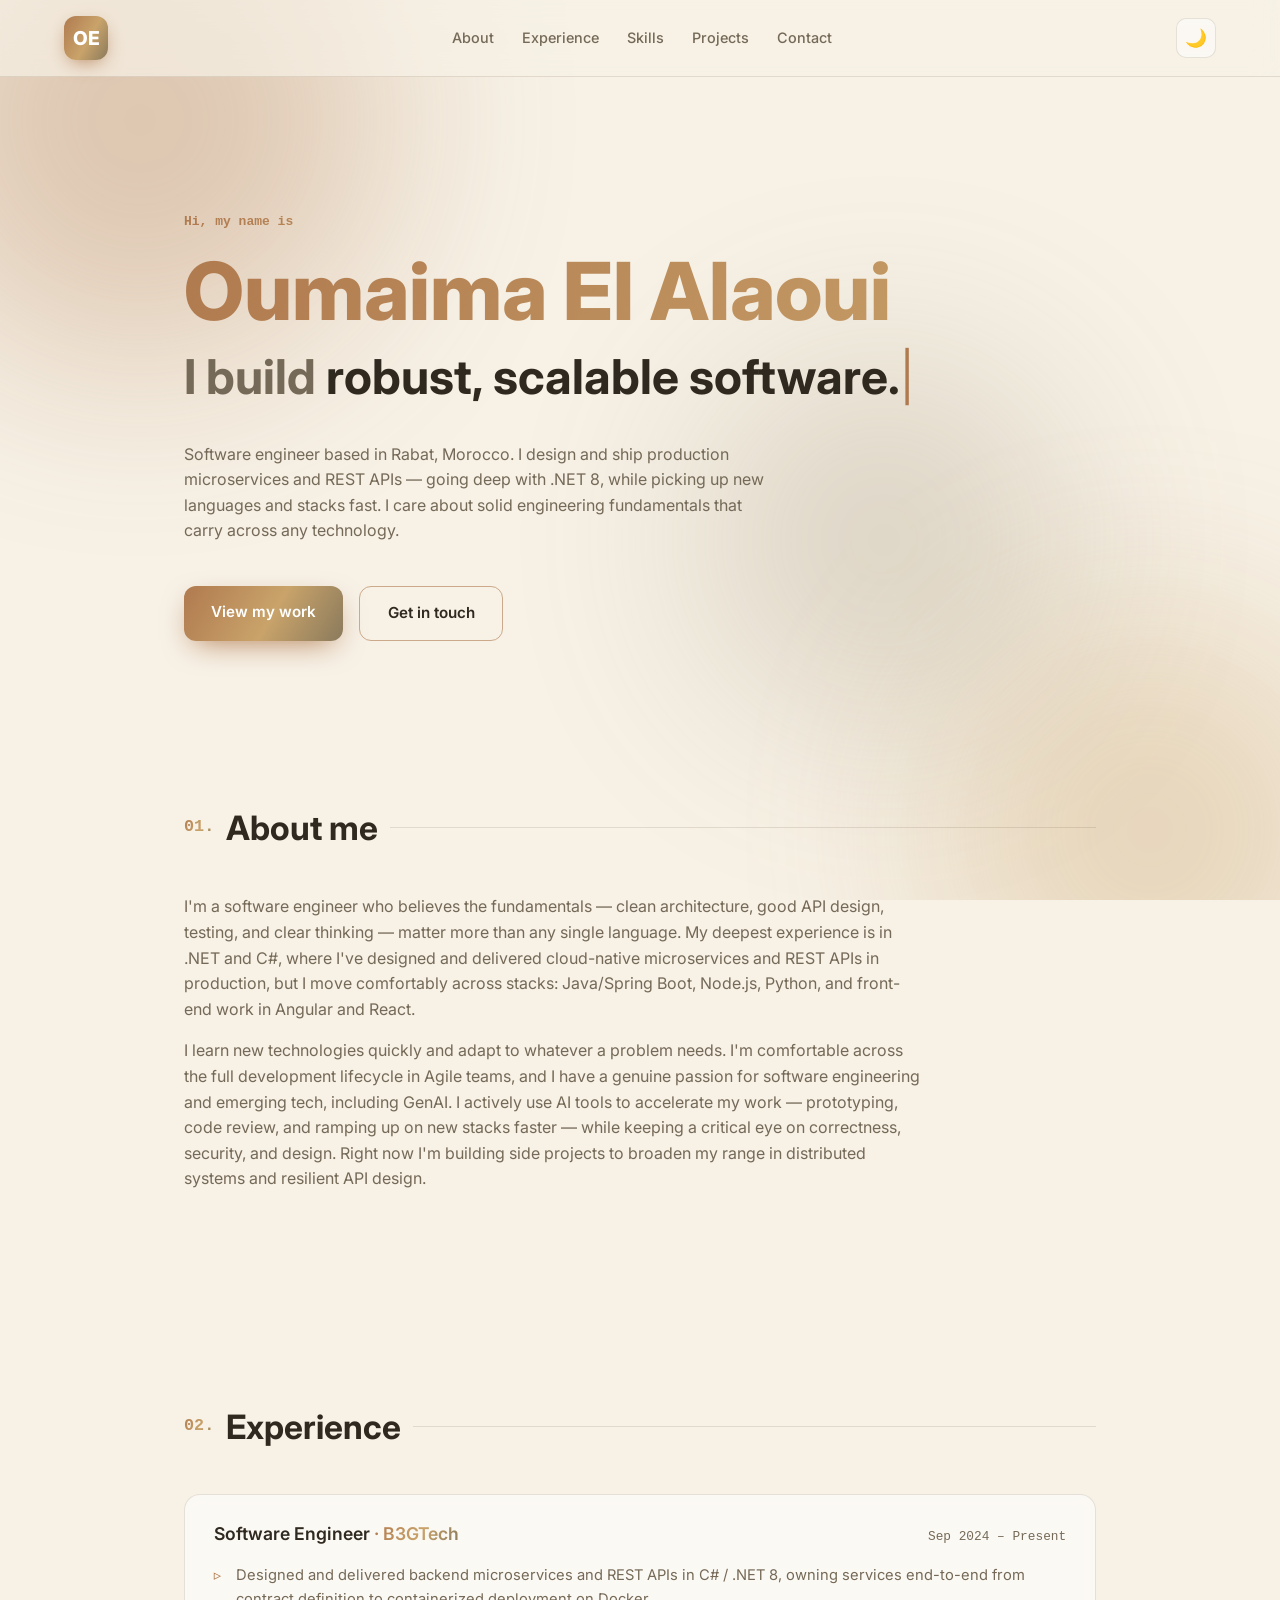
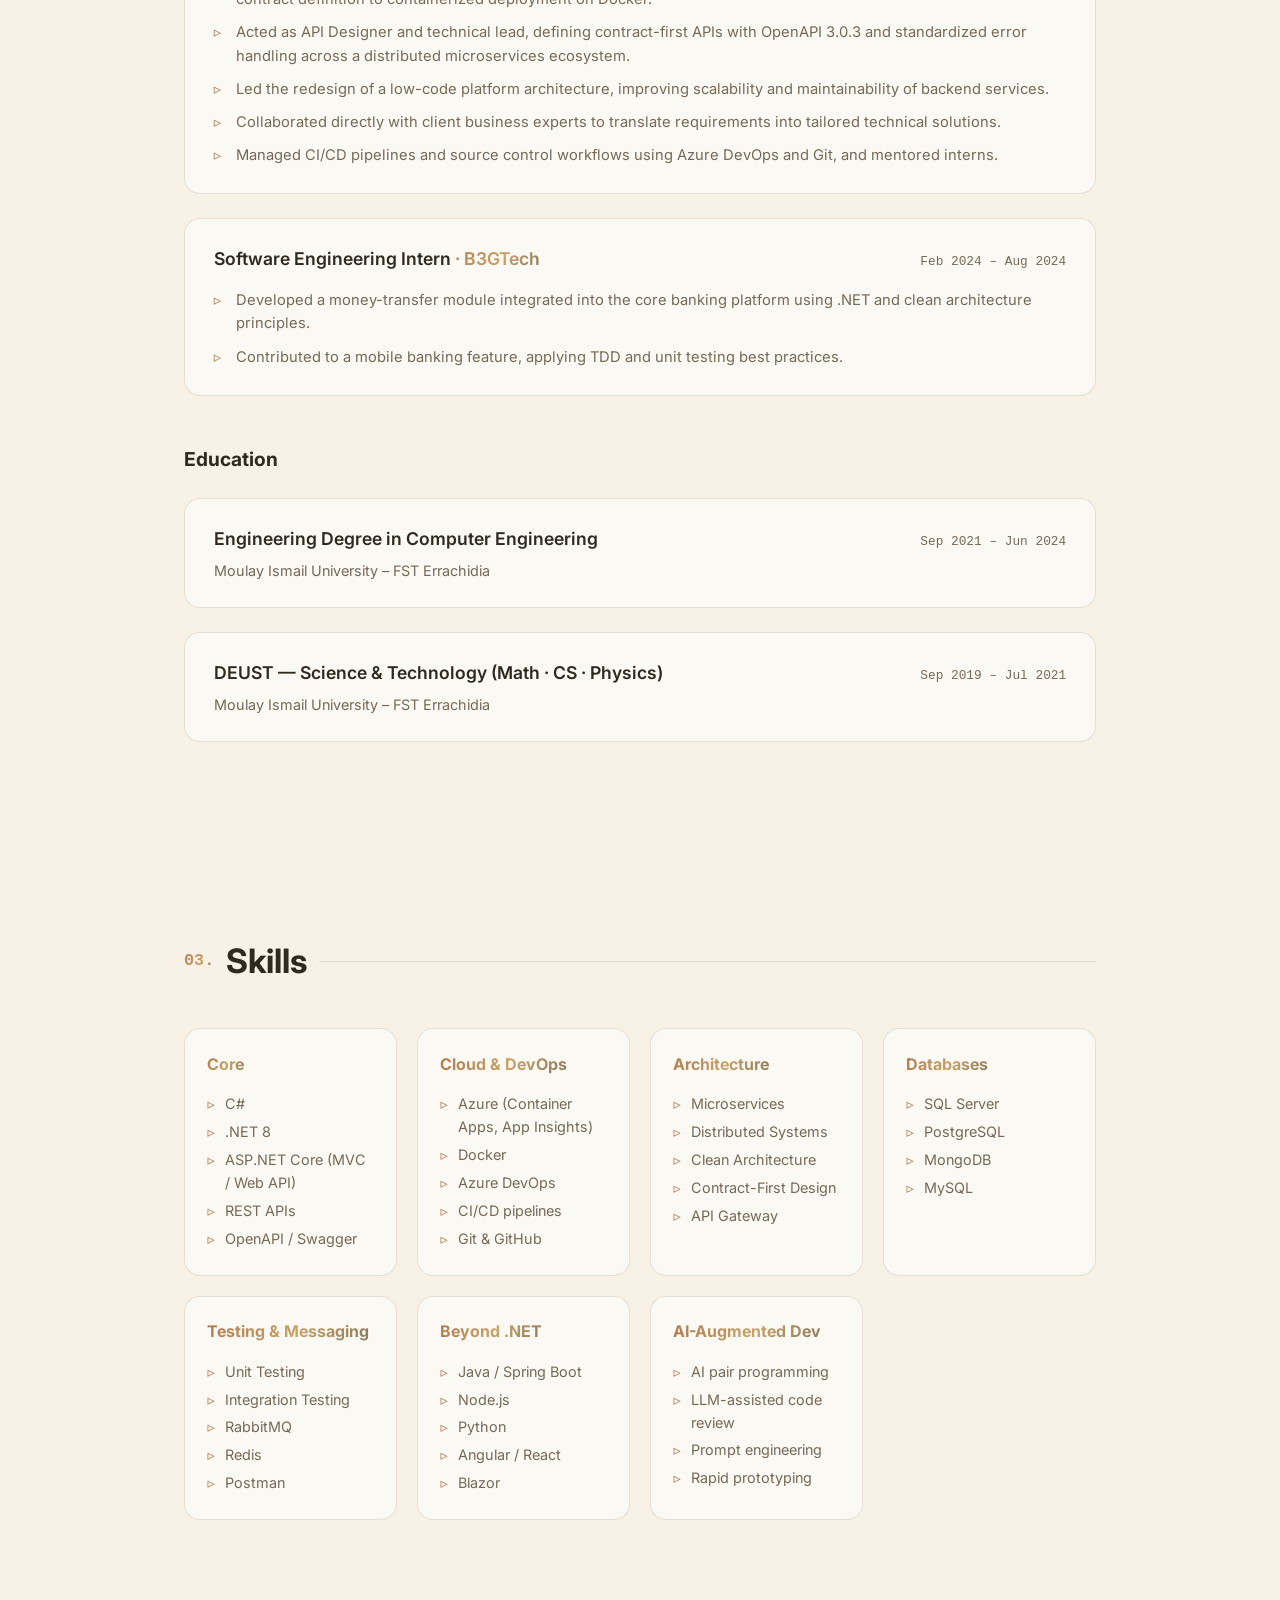
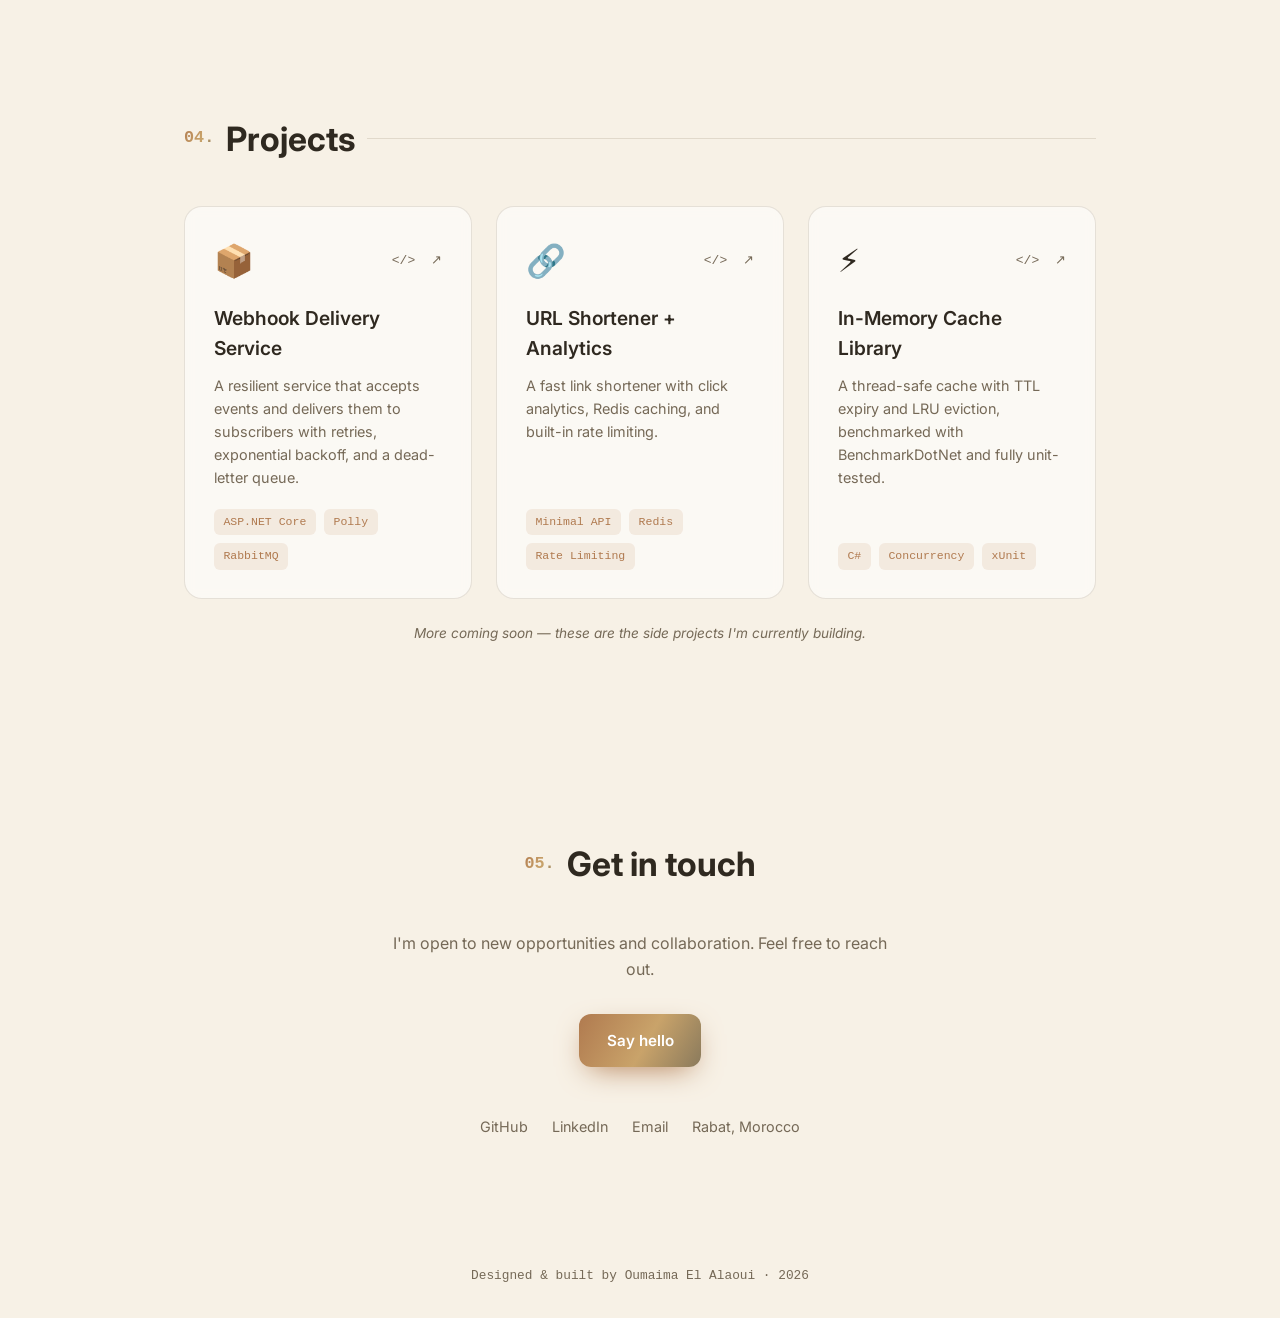
==== docs/index.html @ 199c2b63 "Move site into docs/ to match GitHub Pages source" ====
<!DOCTYPE html>
<html lang="en">
<head>
  <meta charset="UTF-8" />
  <meta name="viewport" content="width=device-width, initial-scale=1.0" />
  <title>Oumaima El Alaoui — Software Engineer</title>
  <meta name="description" content="Portfolio of Oumaima El Alaoui, a software engineer building robust, scalable backends — deep in .NET, adaptable across stacks." />
  <link rel="preconnect" href="https://fonts.googleapis.com" />
  <link rel="preconnect" href="https://fonts.gstatic.com" crossorigin />
  <link href="https://fonts.googleapis.com/css2?family=Inter:wght@400;500;600;700;800&display=swap" rel="stylesheet" />
  <link rel="stylesheet" href="styles.css" />
</head>
<body>
  <!-- ===== ANIMATED BACKGROUND ===== -->
  <div class="blobs" aria-hidden="true">
    <span class="blob blob--1"></span>
    <span class="blob blob--2"></span>
    <span class="blob blob--3"></span>
  </div>

  <!-- ===== NAV ===== -->
  <header class="nav">
    <a href="#" class="nav__logo">OE</a>
    <nav class="nav__links">
      <a href="#about">About</a>
      <a href="#experience">Experience</a>
      <a href="#skills">Skills</a>
      <a href="#projects">Projects</a>
      <a href="#contact">Contact</a>
    </nav>
    <button class="nav__theme" id="themeToggle" aria-label="Toggle theme">🌙</button>
  </header>

  <!-- ===== HERO ===== -->
  <section class="hero">
    <p class="hero__eyebrow">Hi, my name is</p>
    <h1 class="hero__name">Oumaima El Alaoui</h1>
    <h2 class="hero__title">I build <span class="typed" id="typed"></span><span class="cursor" aria-hidden="true">|</span></h2>
    <p class="hero__desc">
      Software engineer based in Rabat, Morocco. I design and ship production
      microservices and REST APIs — going deep with .NET 8, while picking up
      new languages and stacks fast. I care about solid engineering fundamentals
      that carry across any technology.
    </p>
    <div class="hero__cta">
      <a href="#projects" class="btn btn--primary">View my work</a>
      <a href="#contact" class="btn btn--ghost">Get in touch</a>
    </div>
  </section>

  <!-- ===== ABOUT ===== -->
  <section id="about" class="section">
    <h2 class="section__title"><span>01.</span> About me</h2>
    <div class="about">
      <p>
        I'm a software engineer who believes the fundamentals — clean
        architecture, good API design, testing, and clear thinking — matter more
        than any single language. My deepest experience is in .NET and C#, where
        I've designed and delivered cloud-native microservices and REST APIs in
        production, but I move comfortably across stacks: Java/Spring Boot,
        Node.js, Python, and front-end work in Angular and React.
      </p>
      <p>
        I learn new technologies quickly and adapt to whatever a problem needs.
        I'm comfortable across the full development lifecycle in Agile teams, and
        I have a genuine passion for software engineering and emerging tech,
        including GenAI. I actively use AI tools to accelerate my work —
        prototyping, code review, and ramping up on new stacks faster — while
        keeping a critical eye on correctness, security, and design. Right now
        I'm building side projects to broaden my range in distributed systems
        and resilient API design.
      </p>
    </div>
  </section>

  <!-- ===== EXPERIENCE ===== -->
  <section id="experience" class="section">
    <h2 class="section__title"><span>02.</span> Experience</h2>
    <div class="timeline">

      <article class="job">
        <div class="job__head">
          <h3 class="job__role">Software Engineer <span>· B3GTech</span></h3>
          <span class="job__date">Sep 2024 – Present</span>
        </div>
        <ul class="job__points">
          <li>Designed and delivered backend microservices and REST APIs in C# / .NET 8, owning services end-to-end from contract definition to containerized deployment on Docker.</li>
          <li>Acted as API Designer and technical lead, defining contract-first APIs with OpenAPI 3.0.3 and standardized error handling across a distributed microservices ecosystem.</li>
          <li>Led the redesign of a low-code platform architecture, improving scalability and maintainability of backend services.</li>
          <li>Collaborated directly with client business experts to translate requirements into tailored technical solutions.</li>
          <li>Managed CI/CD pipelines and source control workflows using Azure DevOps and Git, and mentored interns.</li>
        </ul>
      </article>

      <article class="job">
        <div class="job__head">
          <h3 class="job__role">Software Engineering Intern <span>· B3GTech</span></h3>
          <span class="job__date">Feb 2024 – Aug 2024</span>
        </div>
        <ul class="job__points">
          <li>Developed a money-transfer module integrated into the core banking platform using .NET and clean architecture principles.</li>
          <li>Contributed to a mobile banking feature, applying TDD and unit testing best practices.</li>
        </ul>
      </article>

    </div>

    <h3 class="subsection__title">Education</h3>
    <div class="timeline">
      <article class="job">
        <div class="job__head">
          <h3 class="job__role">Engineering Degree in Computer Engineering</h3>
          <span class="job__date">Sep 2021 – Jun 2024</span>
        </div>
        <p class="job__sub">Moulay Ismail University – FST Errachidia</p>
      </article>
      <article class="job">
        <div class="job__head">
          <h3 class="job__role">DEUST — Science &amp; Technology (Math · CS · Physics)</h3>
          <span class="job__date">Sep 2019 – Jul 2021</span>
        </div>
        <p class="job__sub">Moulay Ismail University – FST Errachidia</p>
      </article>
    </div>
  </section>

  <!-- ===== SKILLS ===== -->
  <section id="skills" class="section">
    <h2 class="section__title"><span>03.</span> Skills</h2>
    <div class="skills">
      <div class="skills__group">
        <h3>Core</h3>
        <ul><li>C#</li><li>.NET 8</li><li>ASP.NET Core (MVC / Web API)</li><li>REST APIs</li><li>OpenAPI / Swagger</li></ul>
      </div>
      <div class="skills__group">
        <h3>Cloud &amp; DevOps</h3>
        <ul><li>Azure (Container Apps, App Insights)</li><li>Docker</li><li>Azure DevOps</li><li>CI/CD pipelines</li><li>Git &amp; GitHub</li></ul>
      </div>
      <div class="skills__group">
        <h3>Architecture</h3>
        <ul><li>Microservices</li><li>Distributed Systems</li><li>Clean Architecture</li><li>Contract-First Design</li><li>API Gateway</li></ul>
      </div>
      <div class="skills__group">
        <h3>Databases</h3>
        <ul><li>SQL Server</li><li>PostgreSQL</li><li>MongoDB</li><li>MySQL</li></ul>
      </div>
      <div class="skills__group">
        <h3>Testing &amp; Messaging</h3>
        <ul><li>Unit Testing</li><li>Integration Testing</li><li>RabbitMQ</li><li>Redis</li><li>Postman</li></ul>
      </div>
      <div class="skills__group">
        <h3>Beyond .NET</h3>
        <ul><li>Java / Spring Boot</li><li>Node.js</li><li>Python</li><li>Angular / React</li><li>Blazor</li></ul>
      </div>
      <div class="skills__group">
        <h3>AI-Augmented Dev</h3>
        <ul><li>AI pair programming</li><li>LLM-assisted code review</li><li>Prompt engineering</li><li>Rapid prototyping</li></ul>
      </div>
    </div>
  </section>

  <!-- ===== PROJECTS ===== -->
  <section id="projects" class="section">
    <h2 class="section__title"><span>04.</span> Projects</h2>
    <div class="projects">

      <!-- PROJECT CARD — copy this block to add more -->
      <article class="card">
        <div class="card__top">
          <span class="card__icon">📦</span>
          <div class="card__links">
            <a href="#" aria-label="GitHub repo" title="Code">&lt;/&gt;</a>
            <a href="#" aria-label="Live demo" title="Live">↗</a>
          </div>
        </div>
        <h3 class="card__title">Webhook Delivery Service</h3>
        <p class="card__desc">
          A resilient service that accepts events and delivers them to
          subscribers with retries, exponential backoff, and a dead-letter queue.
        </p>
        <ul class="card__tags"><li>ASP.NET Core</li><li>Polly</li><li>RabbitMQ</li></ul>
      </article>

      <article class="card">
        <div class="card__top">
          <span class="card__icon">🔗</span>
          <div class="card__links">
            <a href="#" aria-label="GitHub repo" title="Code">&lt;/&gt;</a>
            <a href="#" aria-label="Live demo" title="Live">↗</a>
          </div>
        </div>
        <h3 class="card__title">URL Shortener + Analytics</h3>
        <p class="card__desc">
          A fast link shortener with click analytics, Redis caching, and
          built-in rate limiting.
        </p>
        <ul class="card__tags"><li>Minimal API</li><li>Redis</li><li>Rate Limiting</li></ul>
      </article>

      <article class="card">
        <div class="card__top">
          <span class="card__icon">⚡</span>
          <div class="card__links">
            <a href="#" aria-label="GitHub repo" title="Code">&lt;/&gt;</a>
            <a href="#" aria-label="Live demo" title="Live">↗</a>
          </div>
        </div>
        <h3 class="card__title">In-Memory Cache Library</h3>
        <p class="card__desc">
          A thread-safe cache with TTL expiry and LRU eviction, benchmarked
          with BenchmarkDotNet and fully unit-tested.
        </p>
        <ul class="card__tags"><li>C#</li><li>Concurrency</li><li>xUnit</li></ul>
      </article>

    </div>
    <p class="projects__note">More coming soon — these are the side projects I'm currently building.</p>
  </section>

  <!-- ===== CONTACT ===== -->
  <section id="contact" class="section section--contact">
    <h2 class="section__title section__title--center"><span>05.</span> Get in touch</h2>
    <p class="contact__text">
      I'm open to new opportunities and collaboration. Feel free to reach out.
    </p>
    <a href="mailto:elalaouioumaim546@gmail.com" class="btn btn--primary">Say hello</a>
    <div class="contact__socials">
      <a href="https://github.com/ouma1a" target="_blank" rel="noopener">GitHub</a>
      <a href="https://www.linkedin.com/in/oumaima-el-alaoui-4b50612a0/" target="_blank" rel="noopener">LinkedIn</a>
      <a href="mailto:elalaouioumaim546@gmail.com">Email</a>
      <span class="contact__meta">Rabat, Morocco</span>
    </div>
  </section>

  <footer class="footer">
    <p>Designed &amp; built by Oumaima El Alaoui · 2026</p>
  </footer>

  <script src="script.js"></script>
</body>
</html>
---- docs/styles.css ----
/* ===== THEME TOKENS ===== */
/* Default: beige / blanc cassé (off-white) with warm caramel accents */
:root {
  --bg: #f7f1e6;            /* blanc cassé */
  --bg-soft: #efe6d5;       /* beige */
  --text: #2f2920;
  --text-dim: #756957;
  --accent: #b07a4f;        /* terracotta / caramel */
  --accent-2: #c9a36a;      /* sand / gold */
  --accent-3: #8a7a5c;      /* olive taupe */
  --grad: linear-gradient(120deg, #b07a4f, #c9a36a 55%, #8a7a5c);
  --card: rgba(255, 255, 255, 0.55);
  --card-border: rgba(90, 70, 45, 0.14);
  --shadow: rgba(120, 90, 50, 0.2);
  --maxw: 1040px;
}
/* Dark: soft warm charcoal, low-contrast for eye comfort */
[data-theme="dark"] {
  --bg: #26241f;            /* warm charcoal, not near-black */
  --bg-soft: #2e2c26;
  --text: #ddd5c6;          /* soft off-white, not bright cream */
  --text-dim: #97907f;
  --accent: #cda572;        /* gently muted caramel */
  --accent-2: #c0916b;      /* clay */
  --accent-3: #b0a386;      /* soft taupe */
  --grad: linear-gradient(120deg, #cda572, #c0916b 55%, #b0a386);
  --card: rgba(255, 255, 255, 0.04);
  --card-border: rgba(255, 255, 255, 0.08);
  --shadow: rgba(0, 0, 0, 0.4);
}

* { margin: 0; padding: 0; box-sizing: border-box; }
html { scroll-behavior: smooth; }

body {
  font-family: "Inter", system-ui, sans-serif;
  background: var(--bg);
  color: var(--text);
  line-height: 1.6;
  overflow-x: hidden;
  transition: background .4s, color .4s;
}
a { color: inherit; text-decoration: none; }

/* ===== ANIMATED BACKGROUND BLOBS ===== */
.blobs { position: fixed; inset: 0; z-index: -1; overflow: hidden; pointer-events: none; }
.blob {
  position: absolute; border-radius: 50%; filter: blur(100px); opacity: .35;
  will-change: transform;
}
.blob--1 { width: 480px; height: 480px; background: var(--accent);   top: -120px; left: -100px; animation: drift1 18s ease-in-out infinite; }
.blob--2 { width: 420px; height: 420px; background: var(--accent-2); bottom: -140px; right: -80px; animation: drift2 22s ease-in-out infinite; }
.blob--3 { width: 360px; height: 360px; background: var(--accent-3); top: 40%; left: 55%; animation: drift3 20s ease-in-out infinite; opacity: .25; }
[data-theme="dark"] .blob { opacity: .3; }
[data-theme="dark"] .blob--3 { opacity: .22; }

@keyframes drift1 { 0%,100% { transform: translate(0,0) scale(1); } 50% { transform: translate(80px,60px) scale(1.15); } }
@keyframes drift2 { 0%,100% { transform: translate(0,0) scale(1); } 50% { transform: translate(-70px,-50px) scale(1.1); } }
@keyframes drift3 { 0%,100% { transform: translate(0,0) scale(1); } 50% { transform: translate(-60px,70px) scale(1.2); } }

/* ===== NAV ===== */
.nav {
  position: sticky; top: 0; z-index: 50;
  display: flex; align-items: center; justify-content: space-between;
  padding: 1rem clamp(1.5rem, 5vw, 4rem);
  background: color-mix(in srgb, var(--bg) 70%, transparent);
  backdrop-filter: blur(14px);
  border-bottom: 1px solid var(--card-border);
}
.nav__logo {
  font-weight: 800; font-size: 1.2rem;
  width: 44px; height: 44px; display: grid; place-items: center; border-radius: 12px;
  background: var(--grad); color: #fff;
  box-shadow: 0 6px 20px -6px var(--accent);
  transition: transform .3s;
}
.nav__logo:hover { transform: rotate(-8deg) scale(1.08); }
.nav__links { display: flex; gap: 1.75rem; }
.nav__links a {
  color: var(--text-dim); font-size: .9rem; font-weight: 500; position: relative; padding: .2rem 0;
  transition: color .2s;
}
.nav__links a::after {
  content: ""; position: absolute; left: 0; bottom: -2px; height: 2px; width: 0;
  background: var(--grad); border-radius: 2px; transition: width .3s;
}
.nav__links a:hover { color: var(--text); }
.nav__links a:hover::after { width: 100%; }
.nav__theme {
  background: var(--card); border: 1px solid var(--card-border); cursor: pointer;
  font-size: 1.1rem; width: 40px; height: 40px; border-radius: 10px; transition: transform .3s;
}
.nav__theme:hover { transform: rotate(20deg) scale(1.1); }
@media (max-width: 600px) { .nav__links { display: none; } }

/* ===== LAYOUT ===== */
.section { max-width: var(--maxw); margin: 0 auto; padding: 6rem clamp(1.5rem, 5vw, 4rem); }
.section__title {
  display: flex; align-items: center; gap: .75rem;
  font-size: clamp(1.5rem, 4vw, 2.1rem); font-weight: 700; margin-bottom: 2.5rem;
}
.section__title span {
  font-family: monospace; font-size: 1.05rem;
  background: var(--grad); -webkit-background-clip: text; background-clip: text; color: transparent;
}
.section__title::after {
  content: ""; flex: 1; height: 1px; background: var(--card-border);
}
.section__title--center { justify-content: center; }
.section__title--center::after { display: none; }

/* ===== HERO ===== */
.hero { max-width: var(--maxw); margin: 0 auto; padding: clamp(5rem, 15vh, 9rem) clamp(1.5rem, 5vw, 4rem) 4rem; }
.hero__eyebrow {
  font-family: monospace; margin-bottom: 1rem; font-weight: 600;
  background: var(--grad); -webkit-background-clip: text; background-clip: text; color: transparent;
}
.hero__name {
  font-size: clamp(2.6rem, 9vw, 5rem); font-weight: 800; line-height: 1.05;
  background: var(--grad); background-size: 200% auto;
  -webkit-background-clip: text; background-clip: text; color: transparent;
  animation: shine 6s linear infinite;
}
@keyframes shine { to { background-position: 200% center; } }
.hero__title {
  font-size: clamp(1.6rem, 5.5vw, 3rem); font-weight: 700;
  color: var(--text-dim); margin-top: .4rem; min-height: 1.2em;
}
.typed { color: var(--text); }
.cursor { color: var(--accent); font-weight: 400; animation: blink 1s step-end infinite; }
@keyframes blink { 50% { opacity: 0; } }
.hero__desc { max-width: 580px; margin: 1.6rem 0 2.6rem; color: var(--text-dim); }
.hero__cta { display: flex; gap: 1rem; flex-wrap: wrap; }

/* ===== BUTTONS ===== */
.btn {
  position: relative; overflow: hidden;
  display: inline-block; padding: .9rem 1.7rem; border-radius: 12px;
  font-weight: 600; font-size: .95rem; transition: transform .2s, box-shadow .25s;
}
.btn:hover { transform: translateY(-3px); }
.btn--primary { background: var(--grad); color: #fff; box-shadow: 0 10px 30px -10px var(--accent); }
.btn--primary:hover { box-shadow: 0 16px 36px -10px var(--accent-2); }
.btn--primary::after {
  content: ""; position: absolute; top: 0; left: -120%; width: 60%; height: 100%;
  background: linear-gradient(120deg, transparent, rgba(255,255,255,.4), transparent);
  transform: skewX(-20deg); transition: left .6s;
}
.btn--primary:hover::after { left: 140%; }
.btn--ghost { border: 1px solid color-mix(in srgb, var(--accent) 60%, transparent); color: var(--text); }
.btn--ghost:hover { border-color: var(--accent); background: color-mix(in srgb, var(--accent) 10%, transparent); }

/* ===== ABOUT ===== */
.about p { color: var(--text-dim); max-width: 740px; margin-bottom: 1rem; }

/* ===== EXPERIENCE / EDUCATION ===== */
.timeline { display: flex; flex-direction: column; gap: 1.5rem; }
.subsection__title { font-size: 1.2rem; font-weight: 700; margin: 3rem 0 1.5rem; }
.job {
  background: var(--card); border: 1px solid var(--card-border); border-radius: 16px;
  padding: 1.6rem 1.8rem; backdrop-filter: blur(6px);
  transition: transform .25s, border-color .25s, box-shadow .25s;
}
.job:hover { transform: translateX(6px); border-color: color-mix(in srgb, var(--accent) 50%, transparent); box-shadow: 0 12px 30px -16px var(--accent); }
.job__head { display: flex; justify-content: space-between; align-items: baseline; flex-wrap: wrap; gap: .25rem; }
.job__role { font-size: 1.1rem; font-weight: 600; }
.job__role span { background: var(--grad); -webkit-background-clip: text; background-clip: text; color: transparent; }
.job__date { color: var(--text-dim); font-family: monospace; font-size: .8rem; white-space: nowrap; }
.job__sub { color: var(--text-dim); font-size: .9rem; margin-top: .35rem; }
.job__points { list-style: none; margin-top: 1rem; display: flex; flex-direction: column; gap: .6rem; }
.job__points li { color: var(--text-dim); font-size: .92rem; position: relative; padding-left: 1.4rem; }
.job__points li::before { content: "▹"; position: absolute; left: 0; color: var(--accent); }

/* ===== SKILLS ===== */
.skills { display: grid; grid-template-columns: repeat(auto-fit, minmax(180px, 1fr)); gap: 1.25rem; }
.skills__group {
  background: var(--card); border: 1px solid var(--card-border); border-radius: 16px; padding: 1.4rem;
  transition: transform .25s, border-color .25s;
}
.skills__group:hover { transform: translateY(-5px); border-color: color-mix(in srgb, var(--accent) 45%, transparent); }
.skills__group h3 {
  font-size: 1rem; margin-bottom: .8rem;
  background: var(--grad); -webkit-background-clip: text; background-clip: text; color: transparent; display: inline-block;
}
.skills__group ul { list-style: none; }
.skills__group li { color: var(--text-dim); font-size: .9rem; padding: .15rem 0; padding-left: 1.1rem; position: relative; }
.skills__group li::before { content: "▹"; color: var(--accent); position: absolute; left: 0; }

/* ===== PROJECTS ===== */
.projects { display: grid; grid-template-columns: repeat(auto-fit, minmax(280px, 1fr)); gap: 1.5rem; }
.card {
  position: relative; background: var(--card); border: 1px solid var(--card-border);
  border-radius: 18px; padding: 1.8rem; backdrop-filter: blur(6px);
  display: flex; flex-direction: column; overflow: hidden;
  transition: transform .3s, box-shadow .3s, border-color .3s;
}
.card::before {
  content: ""; position: absolute; inset: 0; border-radius: inherit; padding: 1px;
  background: var(--grad); -webkit-mask: linear-gradient(#000 0 0) content-box, linear-gradient(#000 0 0);
  -webkit-mask-composite: xor; mask-composite: exclude; opacity: 0; transition: opacity .3s;
}
.card:hover { transform: translateY(-8px); box-shadow: 0 24px 50px -22px var(--accent); }
.card:hover::before { opacity: 1; }
.card__top { display: flex; justify-content: space-between; align-items: center; margin-bottom: 1rem; }
.card__icon { font-size: 2rem; transition: transform .3s; }
.card:hover .card__icon { transform: scale(1.2) rotate(-8deg); }
.card__links { display: flex; gap: 1rem; }
.card__links a { color: var(--text-dim); font-family: monospace; transition: color .2s, transform .2s; }
.card__links a:hover { color: var(--accent); transform: translateY(-2px); }
.card__title { font-size: 1.2rem; margin-bottom: .6rem; font-weight: 600; }
.card__desc { color: var(--text-dim); font-size: .9rem; flex: 1; }
.card__tags { list-style: none; display: flex; flex-wrap: wrap; gap: .5rem; margin-top: 1.25rem; }
.card__tags li {
  font-family: monospace; font-size: .72rem; color: var(--accent);
  background: color-mix(in srgb, var(--accent) 12%, transparent);
  padding: .25rem .6rem; border-radius: 6px;
}
.projects__note { color: var(--text-dim); font-size: .85rem; margin-top: 1.5rem; text-align: center; font-style: italic; }

/* ===== CONTACT ===== */
.section--contact { text-align: center; }
.contact__text { color: var(--text-dim); max-width: 500px; margin: 0 auto 2rem; }
.contact__socials { display: flex; gap: 1.5rem; justify-content: center; align-items: center; margin-top: 2.5rem; flex-wrap: wrap; }
.contact__socials a { color: var(--text-dim); font-size: .9rem; position: relative; transition: color .2s; }
.contact__socials a:hover { color: var(--accent); }
.contact__meta { color: var(--text-dim); font-size: .9rem; }

/* ===== FOOTER ===== */
.footer { text-align: center; padding: 2rem; color: var(--text-dim); font-size: .8rem; font-family: monospace; }

/* ===== REVEAL ANIMATION ===== */
.section, .hero { opacity: 0; transform: translateY(28px); transition: opacity .7s ease, transform .7s ease; }
.section.visible, .hero.visible { opacity: 1; transform: none; }
/* staggered children */
.skills__group, .card, .job { opacity: 0; transform: translateY(20px); transition: opacity .5s ease, transform .5s ease; }
.visible .skills__group, .visible .card, .visible .job { opacity: 1; transform: none; }
.visible .skills__group:nth-child(2), .visible .card:nth-child(2), .visible .job:nth-child(2) { transition-delay: .1s; }
.visible .skills__group:nth-child(3), .visible .card:nth-child(3), .visible .job:nth-child(3) { transition-delay: .2s; }
.visible .skills__group:nth-child(4) { transition-delay: .3s; }
.visible .skills__group:nth-child(5) { transition-delay: .4s; }
.visible .skills__group:nth-child(6) { transition-delay: .5s; }
.visible .skills__group:nth-child(7) { transition-delay: .6s; }

@media (prefers-reduced-motion: reduce) {
  *, *::before, *::after { animation: none !important; transition: none !important; }
  .section, .hero, .skills__group, .card, .job { opacity: 1; transform: none; }
}
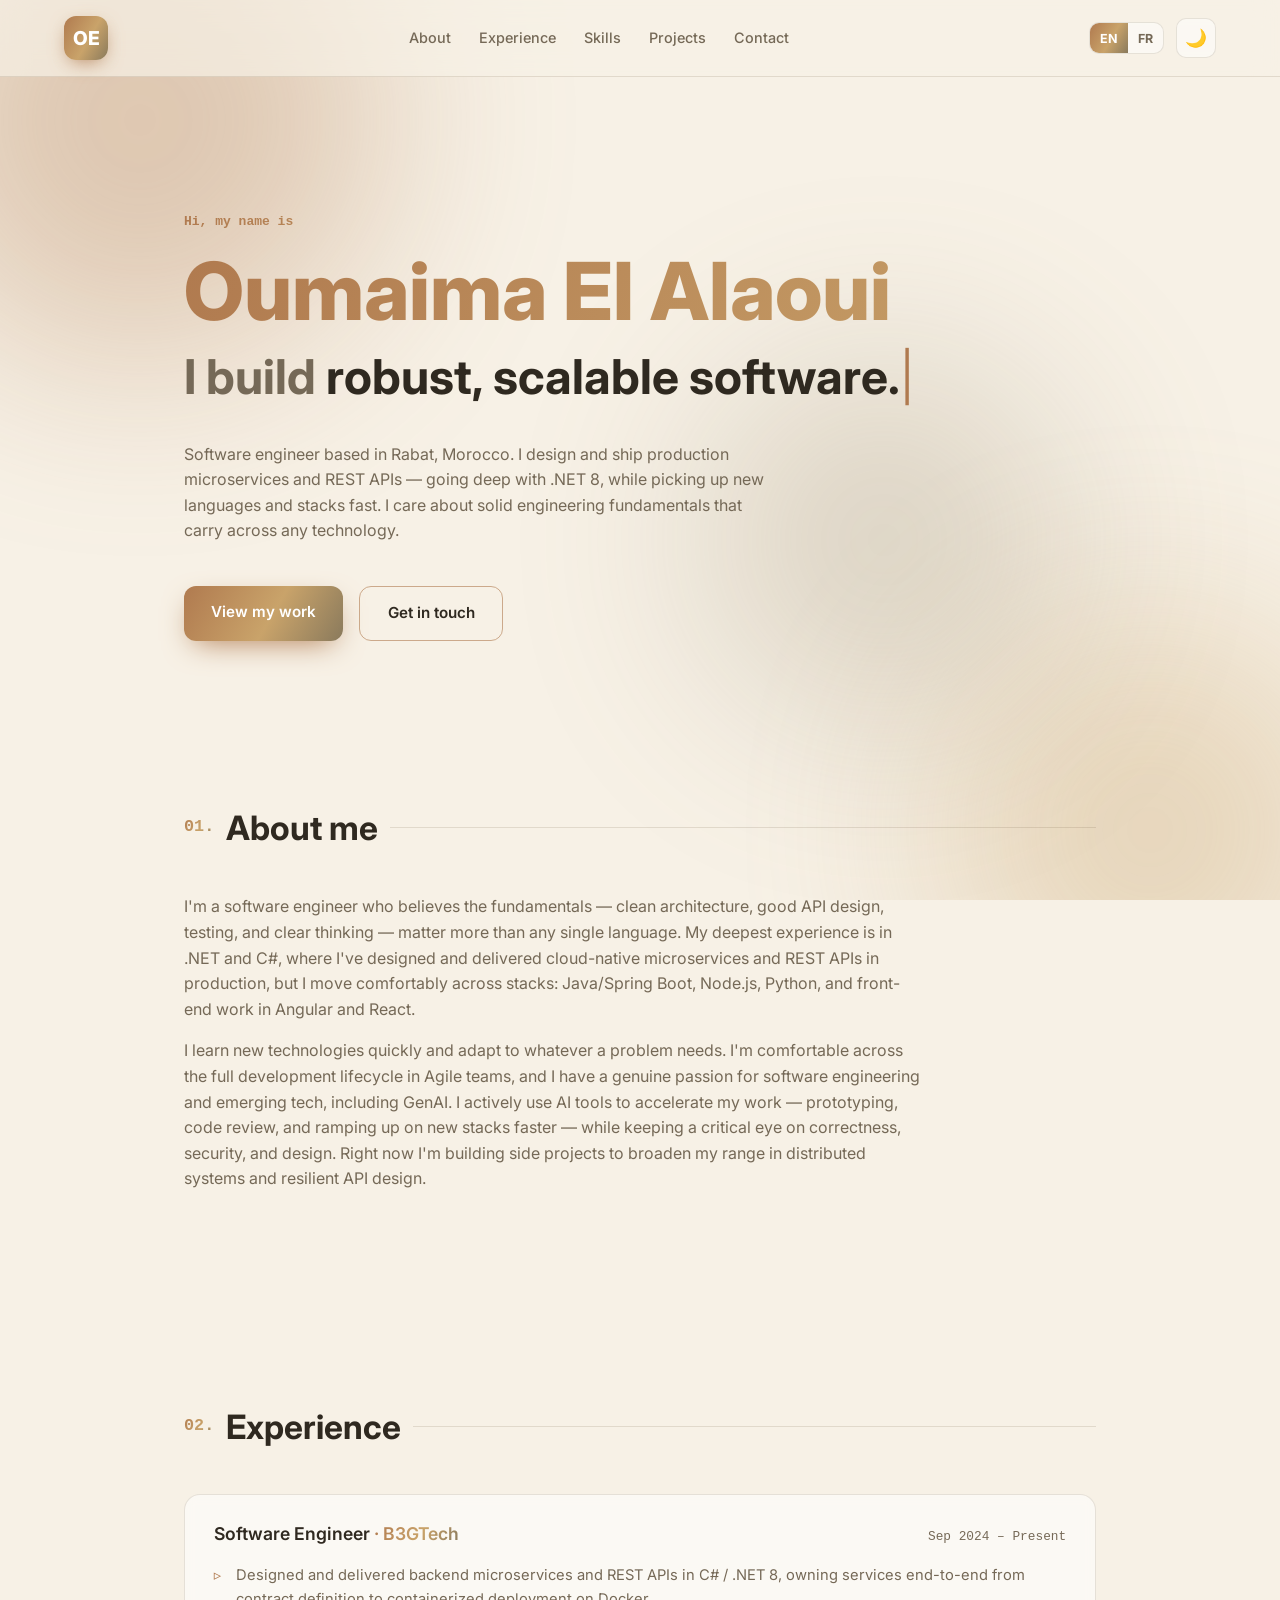
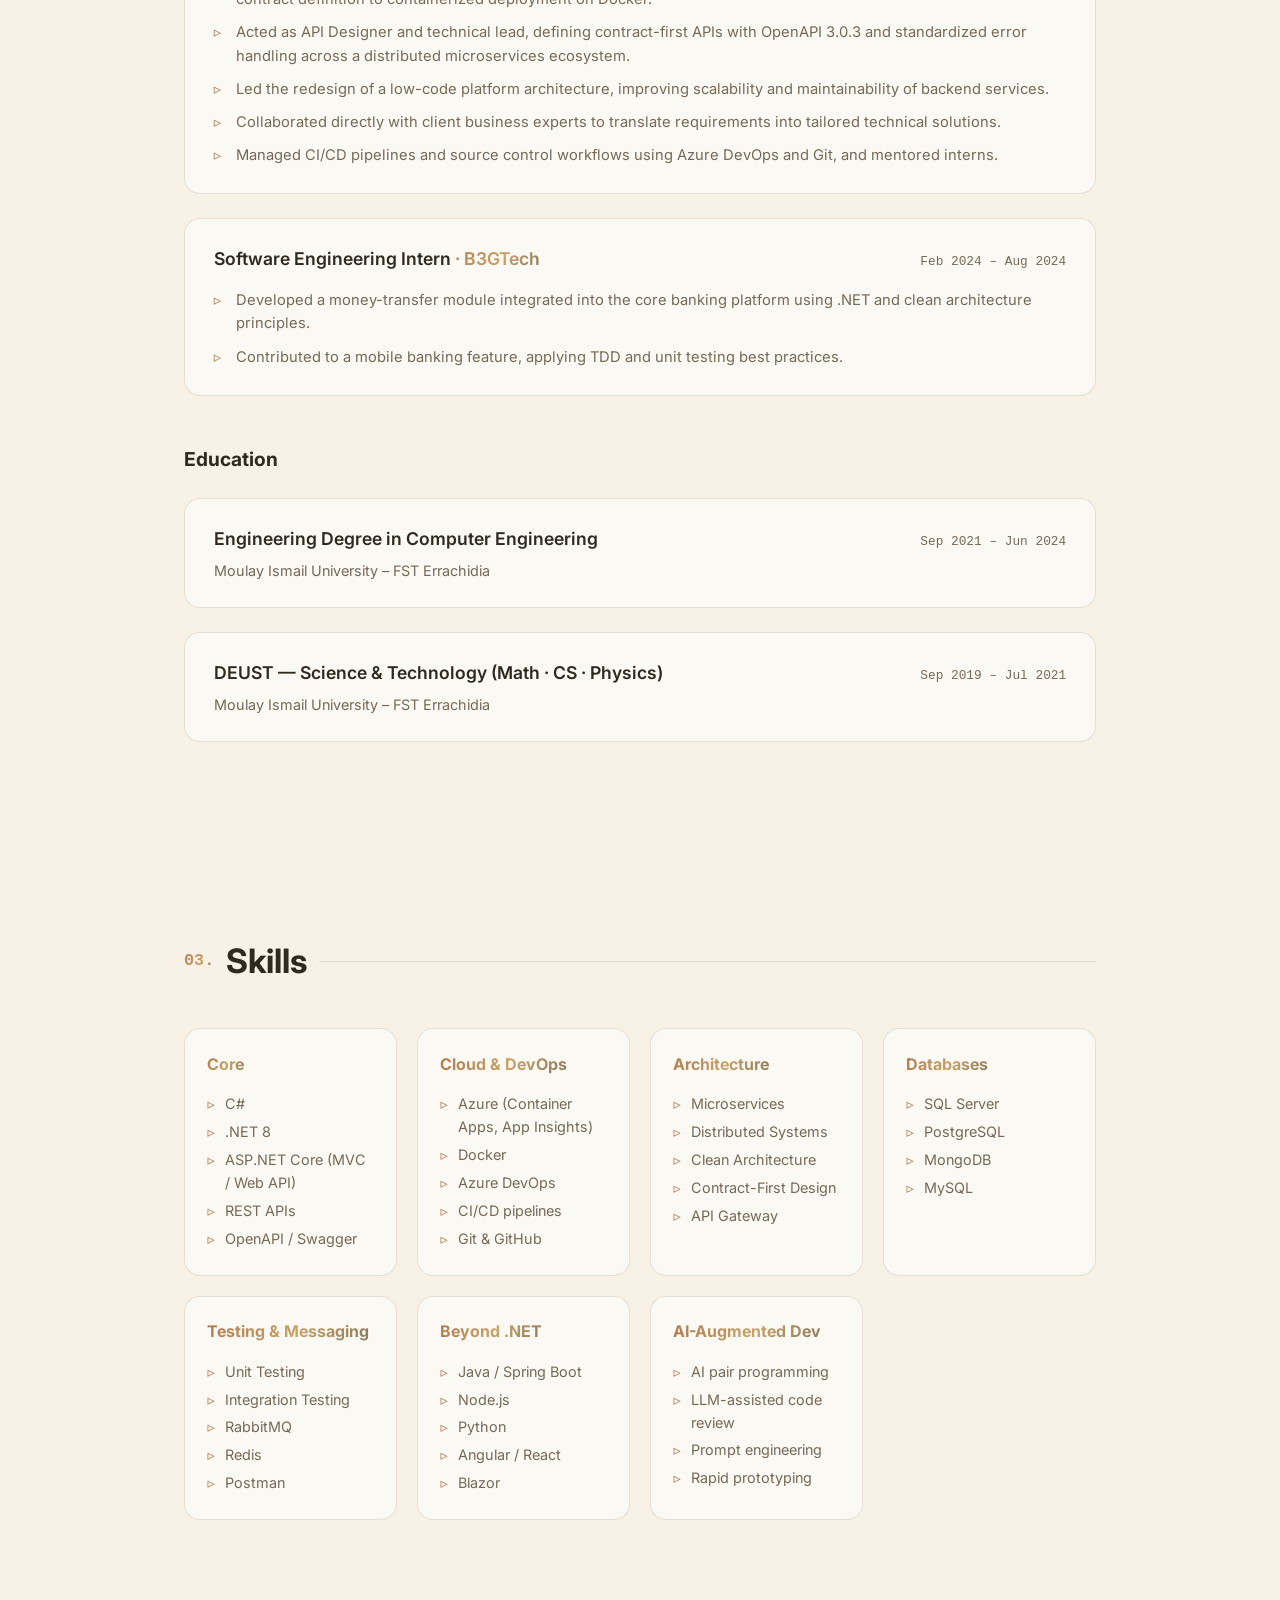
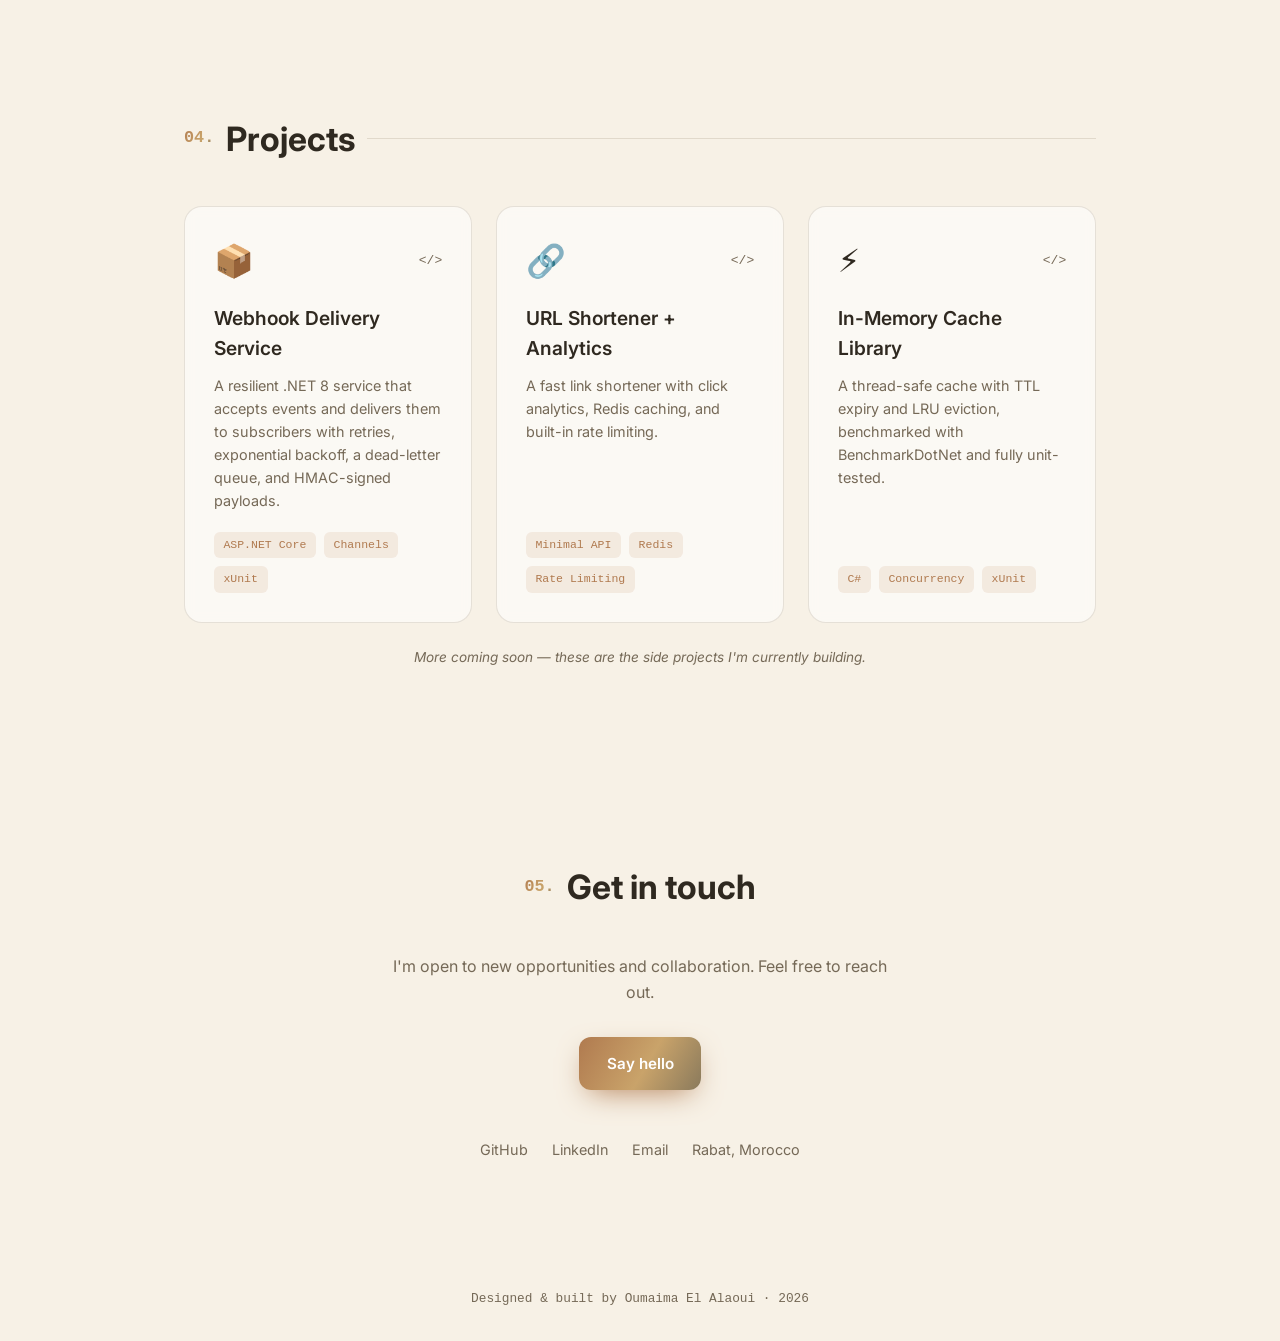
==== commit 3d7c06b1: "Add FR/EN language switch and link Webhook Delivery Service project to its repo" ====
--- a/docs/index.html
+++ b/docs/index.html
@@ -22,37 +22,46 @@
   <header class="nav">
     <a href="#" class="nav__logo">OE</a>
     <nav class="nav__links">
-      <a href="#about">About</a>
-      <a href="#experience">Experience</a>
-      <a href="#skills">Skills</a>
-      <a href="#projects">Projects</a>
-      <a href="#contact">Contact</a>
+      <a href="#about" data-en="About" data-fr="À propos">About</a>
+      <a href="#experience" data-en="Experience" data-fr="Expérience">Experience</a>
+      <a href="#skills" data-en="Skills" data-fr="Compétences">Skills</a>
+      <a href="#projects" data-en="Projects" data-fr="Projets">Projects</a>
+      <a href="#contact" data-en="Contact" data-fr="Contact">Contact</a>
     </nav>
-    <button class="nav__theme" id="themeToggle" aria-label="Toggle theme">🌙</button>
+    <div class="nav__controls">
+      <div class="lang" id="lang" role="group" aria-label="Language">
+        <button type="button" data-lang="en">EN</button>
+        <button type="button" data-lang="fr">FR</button>
+      </div>
+      <button class="nav__theme" id="themeToggle" aria-label="Toggle theme">🌙</button>
+    </div>
   </header>
 
   <!-- ===== HERO ===== -->
   <section class="hero">
-    <p class="hero__eyebrow">Hi, my name is</p>
+    <p class="hero__eyebrow" data-en="Hi, my name is" data-fr="Bonjour, je m'appelle">Hi, my name is</p>
     <h1 class="hero__name">Oumaima El Alaoui</h1>
-    <h2 class="hero__title">I build <span class="typed" id="typed"></span><span class="cursor" aria-hidden="true">|</span></h2>
-    <p class="hero__desc">
+    <h2 class="hero__title"><span data-en="I build " data-fr="Je conçois ">I build </span><span class="typed" id="typed"></span><span class="cursor" aria-hidden="true">|</span></h2>
+    <p class="hero__desc"
+       data-en="Software engineer based in Rabat, Morocco. I design and ship production microservices and REST APIs — going deep with .NET 8, while picking up new languages and stacks fast. I care about solid engineering fundamentals that carry across any technology."
+       data-fr="Ingénieure logicielle basée à Rabat, au Maroc. Je conçois et déploie des microservices et des API REST en production — avec une expertise approfondie en .NET 8, tout en apprenant rapidement de nouveaux langages et technologies. J'accorde une grande importance aux fondamentaux solides du génie logiciel, valables quelle que soit la technologie.">
       Software engineer based in Rabat, Morocco. I design and ship production
       microservices and REST APIs — going deep with .NET 8, while picking up
       new languages and stacks fast. I care about solid engineering fundamentals
       that carry across any technology.
     </p>
     <div class="hero__cta">
-      <a href="#projects" class="btn btn--primary">View my work</a>
-      <a href="#contact" class="btn btn--ghost">Get in touch</a>
+      <a href="#projects" class="btn btn--primary" data-en="View my work" data-fr="Voir mes projets">View my work</a>
+      <a href="#contact" class="btn btn--ghost" data-en="Get in touch" data-fr="Me contacter">Get in touch</a>
     </div>
   </section>
 
   <!-- ===== ABOUT ===== -->
   <section id="about" class="section">
-    <h2 class="section__title"><span>01.</span> About me</h2>
+    <h2 class="section__title"><span class="num">01.</span> <span data-en="About me" data-fr="À propos">About me</span></h2>
     <div class="about">
-      <p>
+      <p data-en="I'm a software engineer who believes the fundamentals — clean architecture, good API design, testing, and clear thinking — matter more than any single language. My deepest experience is in .NET and C#, where I've designed and delivered cloud-native microservices and REST APIs in production, but I move comfortably across stacks: Java/Spring Boot, Node.js, Python, and front-end work in Angular and React."
+         data-fr="Je suis une ingénieure logicielle convaincue que les fondamentaux — architecture propre, bonne conception d'API, tests et raisonnement clair — comptent plus que n'importe quel langage. Mon expérience la plus approfondie est en .NET et C#, où j'ai conçu et livré des microservices cloud-native et des API REST en production, mais j'évolue aisément à travers différentes technologies : Java/Spring Boot, Node.js, Python, ainsi que le front-end avec Angular et React.">
         I'm a software engineer who believes the fundamentals — clean
         architecture, good API design, testing, and clear thinking — matter more
         than any single language. My deepest experience is in .NET and C#, where
@@ -60,7 +69,8 @@
         production, but I move comfortably across stacks: Java/Spring Boot,
         Node.js, Python, and front-end work in Angular and React.
       </p>
-      <p>
+      <p data-en="I learn new technologies quickly and adapt to whatever a problem needs. I'm comfortable across the full development lifecycle in Agile teams, and I have a genuine passion for software engineering and emerging tech, including GenAI. I actively use AI tools to accelerate my work — prototyping, code review, and ramping up on new stacks faster — while keeping a critical eye on correctness, security, and design. Right now I'm building side projects to broaden my range in distributed systems and resilient API design."
+         data-fr="J'apprends rapidement les nouvelles technologies et je m'adapte aux besoins de chaque problème. Je suis à l'aise sur l'ensemble du cycle de développement en équipe Agile, et j'ai une véritable passion pour le génie logiciel et les technologies émergentes, dont la GenAI. J'utilise activement les outils d'IA pour accélérer mon travail — prototypage, revue de code et montée en compétence plus rapide sur de nouvelles technologies — tout en gardant un œil critique sur l'exactitude, la sécurité et la conception. En ce moment, je développe des projets personnels pour élargir mes compétences en systèmes distribués et en conception d'API résilientes.">
         I learn new technologies quickly and adapt to whatever a problem needs.
         I'm comfortable across the full development lifecycle in Agile teams, and
         I have a genuine passion for software engineering and emerging tech,
@@ -75,61 +85,68 @@
 
   <!-- ===== EXPERIENCE ===== -->
   <section id="experience" class="section">
-    <h2 class="section__title"><span>02.</span> Experience</h2>
+    <h2 class="section__title"><span class="num">02.</span> <span data-en="Experience" data-fr="Expérience">Experience</span></h2>
     <div class="timeline">
 
       <article class="job">
         <div class="job__head">
-          <h3 class="job__role">Software Engineer <span>· B3GTech</span></h3>
-          <span class="job__date">Sep 2024 – Present</span>
+          <h3 class="job__role"><span data-en="Software Engineer" data-fr="Ingénieure Logicielle">Software Engineer</span> <span class="company">· B3GTech</span></h3>
+          <span class="job__date" data-en="Sep 2024 – Present" data-fr="Sep. 2024 – Présent">Sep 2024 – Present</span>
         </div>
         <ul class="job__points">
-          <li>Designed and delivered backend microservices and REST APIs in C# / .NET 8, owning services end-to-end from contract definition to containerized deployment on Docker.</li>
-          <li>Acted as API Designer and technical lead, defining contract-first APIs with OpenAPI 3.0.3 and standardized error handling across a distributed microservices ecosystem.</li>
-          <li>Led the redesign of a low-code platform architecture, improving scalability and maintainability of backend services.</li>
-          <li>Collaborated directly with client business experts to translate requirements into tailored technical solutions.</li>
-          <li>Managed CI/CD pipelines and source control workflows using Azure DevOps and Git, and mentored interns.</li>
+          <li data-en="Designed and delivered backend microservices and REST APIs in C# / .NET 8, owning services end-to-end from contract definition to containerized deployment on Docker."
+              data-fr="Conception et livraison de microservices backend et d'API REST en C# / .NET 8, en prenant en charge les services de bout en bout, de la définition du contrat au déploiement conteneurisé sur Docker.">Designed and delivered backend microservices and REST APIs in C# / .NET 8, owning services end-to-end from contract definition to containerized deployment on Docker.</li>
+          <li data-en="Acted as API Designer and technical lead, defining contract-first APIs with OpenAPI 3.0.3 and standardized error handling across a distributed microservices ecosystem."
+              data-fr="Rôle de conceptrice d'API et de référente technique : définition d'API contract-first avec OpenAPI 3.0.3 et gestion d'erreurs standardisée au sein d'un écosystème de microservices distribués.">Acted as API Designer and technical lead, defining contract-first APIs with OpenAPI 3.0.3 and standardized error handling across a distributed microservices ecosystem.</li>
+          <li data-en="Led the redesign of a low-code platform architecture, improving scalability and maintainability of backend services."
+              data-fr="Pilotage de la refonte de l'architecture d'une plateforme low-code, améliorant la scalabilité et la maintenabilité des services backend.">Led the redesign of a low-code platform architecture, improving scalability and maintainability of backend services.</li>
+          <li data-en="Collaborated directly with client business experts to translate requirements into tailored technical solutions."
+              data-fr="Collaboration directe avec les experts métier des clients pour traduire les besoins en solutions techniques sur mesure.">Collaborated directly with client business experts to translate requirements into tailored technical solutions.</li>
+          <li data-en="Managed CI/CD pipelines and source control workflows using Azure DevOps and Git, and mentored interns."
+              data-fr="Gestion des pipelines CI/CD et des workflows de gestion de code avec Azure DevOps et Git, et encadrement de stagiaires.">Managed CI/CD pipelines and source control workflows using Azure DevOps and Git, and mentored interns.</li>
         </ul>
       </article>
 
       <article class="job">
         <div class="job__head">
-          <h3 class="job__role">Software Engineering Intern <span>· B3GTech</span></h3>
-          <span class="job__date">Feb 2024 – Aug 2024</span>
+          <h3 class="job__role"><span data-en="Software Engineering Intern" data-fr="Stagiaire en Génie Logiciel">Software Engineering Intern</span> <span class="company">· B3GTech</span></h3>
+          <span class="job__date" data-en="Feb 2024 – Aug 2024" data-fr="Fév. 2024 – Août 2024">Feb 2024 – Aug 2024</span>
         </div>
         <ul class="job__points">
-          <li>Developed a money-transfer module integrated into the core banking platform using .NET and clean architecture principles.</li>
-          <li>Contributed to a mobile banking feature, applying TDD and unit testing best practices.</li>
+          <li data-en="Developed a money-transfer module integrated into the core banking platform using .NET and clean architecture principles."
+              data-fr="Développement d'un module de transfert d'argent intégré à la plateforme bancaire centrale, en .NET et selon les principes de la clean architecture.">Developed a money-transfer module integrated into the core banking platform using .NET and clean architecture principles.</li>
+          <li data-en="Contributed to a mobile banking feature, applying TDD and unit testing best practices."
+              data-fr="Contribution à une fonctionnalité de banque mobile, en appliquant le TDD et les bonnes pratiques de tests unitaires.">Contributed to a mobile banking feature, applying TDD and unit testing best practices.</li>
         </ul>
       </article>
 
     </div>
 
-    <h3 class="subsection__title">Education</h3>
+    <h3 class="subsection__title" data-en="Education" data-fr="Formation">Education</h3>
     <div class="timeline">
       <article class="job">
         <div class="job__head">
-          <h3 class="job__role">Engineering Degree in Computer Engineering</h3>
-          <span class="job__date">Sep 2021 – Jun 2024</span>
-        </div>
-        <p class="job__sub">Moulay Ismail University – FST Errachidia</p>
-      </article>
-      <article class="job">
-        <div class="job__head">
-          <h3 class="job__role">DEUST — Science &amp; Technology (Math · CS · Physics)</h3>
-          <span class="job__date">Sep 2019 – Jul 2021</span>
-        </div>
-        <p class="job__sub">Moulay Ismail University – FST Errachidia</p>
+          <h3 class="job__role"><span data-en="Engineering Degree in Computer Engineering" data-fr="Diplôme d'Ingénieur en Génie Informatique">Engineering Degree in Computer Engineering</span></h3>
+          <span class="job__date" data-en="Sep 2021 – Jun 2024" data-fr="Sep. 2021 – Juin 2024">Sep 2021 – Jun 2024</span>
+        </div>
+        <p class="job__sub" data-en="Moulay Ismail University – FST Errachidia" data-fr="Université Moulay Ismail – FST Errachidia">Moulay Ismail University – FST Errachidia</p>
+      </article>
+      <article class="job">
+        <div class="job__head">
+          <h3 class="job__role"><span data-en="DEUST — Science & Technology (Math · CS · Physics)" data-fr="DEUST — Sciences et Technologies (Maths · Info · Physique)">DEUST — Science &amp; Technology (Math · CS · Physics)</span></h3>
+          <span class="job__date" data-en="Sep 2019 – Jul 2021" data-fr="Sep. 2019 – Juil. 2021">Sep 2019 – Jul 2021</span>
+        </div>
+        <p class="job__sub" data-en="Moulay Ismail University – FST Errachidia" data-fr="Université Moulay Ismail – FST Errachidia">Moulay Ismail University – FST Errachidia</p>
       </article>
     </div>
   </section>
 
   <!-- ===== SKILLS ===== -->
   <section id="skills" class="section">
-    <h2 class="section__title"><span>03.</span> Skills</h2>
+    <h2 class="section__title"><span class="num">03.</span> <span data-en="Skills" data-fr="Compétences">Skills</span></h2>
     <div class="skills">
       <div class="skills__group">
-        <h3>Core</h3>
+        <h3 data-en="Core" data-fr="Principal">Core</h3>
         <ul><li>C#</li><li>.NET 8</li><li>ASP.NET Core (MVC / Web API)</li><li>REST APIs</li><li>OpenAPI / Swagger</li></ul>
       </div>
       <div class="skills__group">
@@ -138,47 +155,53 @@
       </div>
       <div class="skills__group">
         <h3>Architecture</h3>
-        <ul><li>Microservices</li><li>Distributed Systems</li><li>Clean Architecture</li><li>Contract-First Design</li><li>API Gateway</li></ul>
-      </div>
-      <div class="skills__group">
-        <h3>Databases</h3>
+        <ul><li>Microservices</li><li data-en="Distributed Systems" data-fr="Systèmes distribués">Distributed Systems</li><li>Clean Architecture</li><li data-en="Contract-First Design" data-fr="Conception contract-first">Contract-First Design</li><li>API Gateway</li></ul>
+      </div>
+      <div class="skills__group">
+        <h3 data-en="Databases" data-fr="Bases de données">Databases</h3>
         <ul><li>SQL Server</li><li>PostgreSQL</li><li>MongoDB</li><li>MySQL</li></ul>
       </div>
       <div class="skills__group">
-        <h3>Testing &amp; Messaging</h3>
-        <ul><li>Unit Testing</li><li>Integration Testing</li><li>RabbitMQ</li><li>Redis</li><li>Postman</li></ul>
-      </div>
-      <div class="skills__group">
-        <h3>Beyond .NET</h3>
+        <h3 data-en="Testing & Messaging" data-fr="Tests & Messagerie">Testing &amp; Messaging</h3>
+        <ul><li data-en="Unit Testing" data-fr="Tests unitaires">Unit Testing</li><li data-en="Integration Testing" data-fr="Tests d'intégration">Integration Testing</li><li>RabbitMQ</li><li>Redis</li><li>Postman</li></ul>
+      </div>
+      <div class="skills__group">
+        <h3 data-en="Beyond .NET" data-fr="Au-delà de .NET">Beyond .NET</h3>
         <ul><li>Java / Spring Boot</li><li>Node.js</li><li>Python</li><li>Angular / React</li><li>Blazor</li></ul>
       </div>
       <div class="skills__group">
-        <h3>AI-Augmented Dev</h3>
-        <ul><li>AI pair programming</li><li>LLM-assisted code review</li><li>Prompt engineering</li><li>Rapid prototyping</li></ul>
+        <h3 data-en="AI-Augmented Dev" data-fr="Dév. augmenté par l'IA">AI-Augmented Dev</h3>
+        <ul>
+          <li data-en="AI pair programming" data-fr="Programmation en binôme avec l'IA">AI pair programming</li>
+          <li data-en="LLM-assisted code review" data-fr="Revue de code assistée par LLM">LLM-assisted code review</li>
+          <li data-en="Prompt engineering" data-fr="Ingénierie de prompts">Prompt engineering</li>
+          <li data-en="Rapid prototyping" data-fr="Prototypage rapide">Rapid prototyping</li>
+        </ul>
       </div>
     </div>
   </section>
 
   <!-- ===== PROJECTS ===== -->
   <section id="projects" class="section">
-    <h2 class="section__title"><span>04.</span> Projects</h2>
+    <h2 class="section__title"><span class="num">04.</span> <span data-en="Projects" data-fr="Projets">Projects</span></h2>
     <div class="projects">
 
-      <!-- PROJECT CARD — copy this block to add more -->
       <article class="card">
         <div class="card__top">
           <span class="card__icon">📦</span>
           <div class="card__links">
-            <a href="#" aria-label="GitHub repo" title="Code">&lt;/&gt;</a>
-            <a href="#" aria-label="Live demo" title="Live">↗</a>
+            <a href="https://github.com/ouma1a/webhook-delivery-service" target="_blank" rel="noopener" aria-label="GitHub repo" title="Code">&lt;/&gt;</a>
           </div>
         </div>
         <h3 class="card__title">Webhook Delivery Service</h3>
-        <p class="card__desc">
-          A resilient service that accepts events and delivers them to
-          subscribers with retries, exponential backoff, and a dead-letter queue.
+        <p class="card__desc"
+           data-en="A resilient .NET 8 service that accepts events and delivers them to subscribers with retries, exponential backoff, a dead-letter queue, and HMAC-signed payloads."
+           data-fr="Un service .NET 8 résilient qui reçoit des événements et les distribue aux abonnés avec relances, backoff exponentiel, file de dead-letter et charges utiles signées en HMAC.">
+          A resilient .NET 8 service that accepts events and delivers them to
+          subscribers with retries, exponential backoff, a dead-letter queue,
+          and HMAC-signed payloads.
         </p>
-        <ul class="card__tags"><li>ASP.NET Core</li><li>Polly</li><li>RabbitMQ</li></ul>
+        <ul class="card__tags"><li>ASP.NET Core</li><li>Channels</li><li>xUnit</li></ul>
       </article>
 
       <article class="card">
@@ -186,11 +209,12 @@
           <span class="card__icon">🔗</span>
           <div class="card__links">
             <a href="#" aria-label="GitHub repo" title="Code">&lt;/&gt;</a>
-            <a href="#" aria-label="Live demo" title="Live">↗</a>
           </div>
         </div>
         <h3 class="card__title">URL Shortener + Analytics</h3>
-        <p class="card__desc">
+        <p class="card__desc"
+           data-en="A fast link shortener with click analytics, Redis caching, and built-in rate limiting."
+           data-fr="Un raccourcisseur de liens rapide avec statistiques de clics, cache Redis et limitation de débit intégrée.">
           A fast link shortener with click analytics, Redis caching, and
           built-in rate limiting.
         </p>
@@ -202,11 +226,12 @@
           <span class="card__icon">⚡</span>
           <div class="card__links">
             <a href="#" aria-label="GitHub repo" title="Code">&lt;/&gt;</a>
-            <a href="#" aria-label="Live demo" title="Live">↗</a>
           </div>
         </div>
         <h3 class="card__title">In-Memory Cache Library</h3>
-        <p class="card__desc">
+        <p class="card__desc"
+           data-en="A thread-safe cache with TTL expiry and LRU eviction, benchmarked with BenchmarkDotNet and fully unit-tested."
+           data-fr="Un cache thread-safe avec expiration TTL et éviction LRU, mesuré avec BenchmarkDotNet et entièrement testé unitairement.">
           A thread-safe cache with TTL expiry and LRU eviction, benchmarked
           with BenchmarkDotNet and fully unit-tested.
         </p>
@@ -214,26 +239,30 @@
       </article>
 
     </div>
-    <p class="projects__note">More coming soon — these are the side projects I'm currently building.</p>
+    <p class="projects__note"
+       data-en="More coming soon — these are the side projects I'm currently building."
+       data-fr="D'autres à venir — voici les projets personnels que je développe actuellement.">More coming soon — these are the side projects I'm currently building.</p>
   </section>
 
   <!-- ===== CONTACT ===== -->
   <section id="contact" class="section section--contact">
-    <h2 class="section__title section__title--center"><span>05.</span> Get in touch</h2>
-    <p class="contact__text">
+    <h2 class="section__title section__title--center"><span class="num">05.</span> <span data-en="Get in touch" data-fr="Me contacter">Get in touch</span></h2>
+    <p class="contact__text"
+       data-en="I'm open to new opportunities and collaboration. Feel free to reach out."
+       data-fr="Je suis ouverte à de nouvelles opportunités et collaborations. N'hésitez pas à me contacter.">
       I'm open to new opportunities and collaboration. Feel free to reach out.
     </p>
-    <a href="mailto:elalaouioumaim546@gmail.com" class="btn btn--primary">Say hello</a>
+    <a href="mailto:elalaouioumaim546@gmail.com" class="btn btn--primary" data-en="Say hello" data-fr="Dire bonjour">Say hello</a>
     <div class="contact__socials">
       <a href="https://github.com/ouma1a" target="_blank" rel="noopener">GitHub</a>
       <a href="https://www.linkedin.com/in/oumaima-el-alaoui-4b50612a0/" target="_blank" rel="noopener">LinkedIn</a>
       <a href="mailto:elalaouioumaim546@gmail.com">Email</a>
-      <span class="contact__meta">Rabat, Morocco</span>
+      <span class="contact__meta" data-en="Rabat, Morocco" data-fr="Rabat, Maroc">Rabat, Morocco</span>
     </div>
   </section>
 
   <footer class="footer">
-    <p>Designed &amp; built by Oumaima El Alaoui · 2026</p>
+    <p data-en="Designed & built by Oumaima El Alaoui · 2026" data-fr="Conçu et développé par Oumaima El Alaoui · 2026">Designed &amp; built by Oumaima El Alaoui · 2026</p>
   </footer>
 
   <script src="script.js"></script>
--- a/docs/styles.css
+++ b/docs/styles.css
@@ -86,11 +86,27 @@
 }
 .nav__links a:hover { color: var(--text); }
 .nav__links a:hover::after { width: 100%; }
+.nav__controls { display: flex; align-items: center; gap: .75rem; }
 .nav__theme {
   background: var(--card); border: 1px solid var(--card-border); cursor: pointer;
   font-size: 1.1rem; width: 40px; height: 40px; border-radius: 10px; transition: transform .3s;
 }
 .nav__theme:hover { transform: rotate(20deg) scale(1.1); }
+
+/* Language switch */
+.lang {
+  display: flex; align-items: center;
+  border: 1px solid var(--card-border); border-radius: 10px; overflow: hidden;
+  background: var(--card);
+}
+.lang button {
+  background: none; border: none; cursor: pointer;
+  font-family: inherit; font-size: .78rem; font-weight: 700; letter-spacing: .03em;
+  color: var(--text-dim); padding: .45rem .6rem; transition: color .2s, background .2s;
+}
+.lang button:hover { color: var(--text); }
+.lang button.active { color: #fff; background-image: var(--grad); }
+
 @media (max-width: 600px) { .nav__links { display: none; } }
 
 /* ===== LAYOUT ===== */
@@ -99,7 +115,7 @@
   display: flex; align-items: center; gap: .75rem;
   font-size: clamp(1.5rem, 4vw, 2.1rem); font-weight: 700; margin-bottom: 2.5rem;
 }
-.section__title span {
+.section__title .num {
   font-family: monospace; font-size: 1.05rem;
   background: var(--grad); -webkit-background-clip: text; background-clip: text; color: transparent;
 }
@@ -164,7 +180,7 @@
 .job:hover { transform: translateX(6px); border-color: color-mix(in srgb, var(--accent) 50%, transparent); box-shadow: 0 12px 30px -16px var(--accent); }
 .job__head { display: flex; justify-content: space-between; align-items: baseline; flex-wrap: wrap; gap: .25rem; }
 .job__role { font-size: 1.1rem; font-weight: 600; }
-.job__role span { background: var(--grad); -webkit-background-clip: text; background-clip: text; color: transparent; }
+.job__role .company { background: var(--grad); -webkit-background-clip: text; background-clip: text; color: transparent; }
 .job__date { color: var(--text-dim); font-family: monospace; font-size: .8rem; white-space: nowrap; }
 .job__sub { color: var(--text-dim); font-size: .9rem; margin-top: .35rem; }
 .job__points { list-style: none; margin-top: 1rem; display: flex; flex-direction: column; gap: .6rem; }
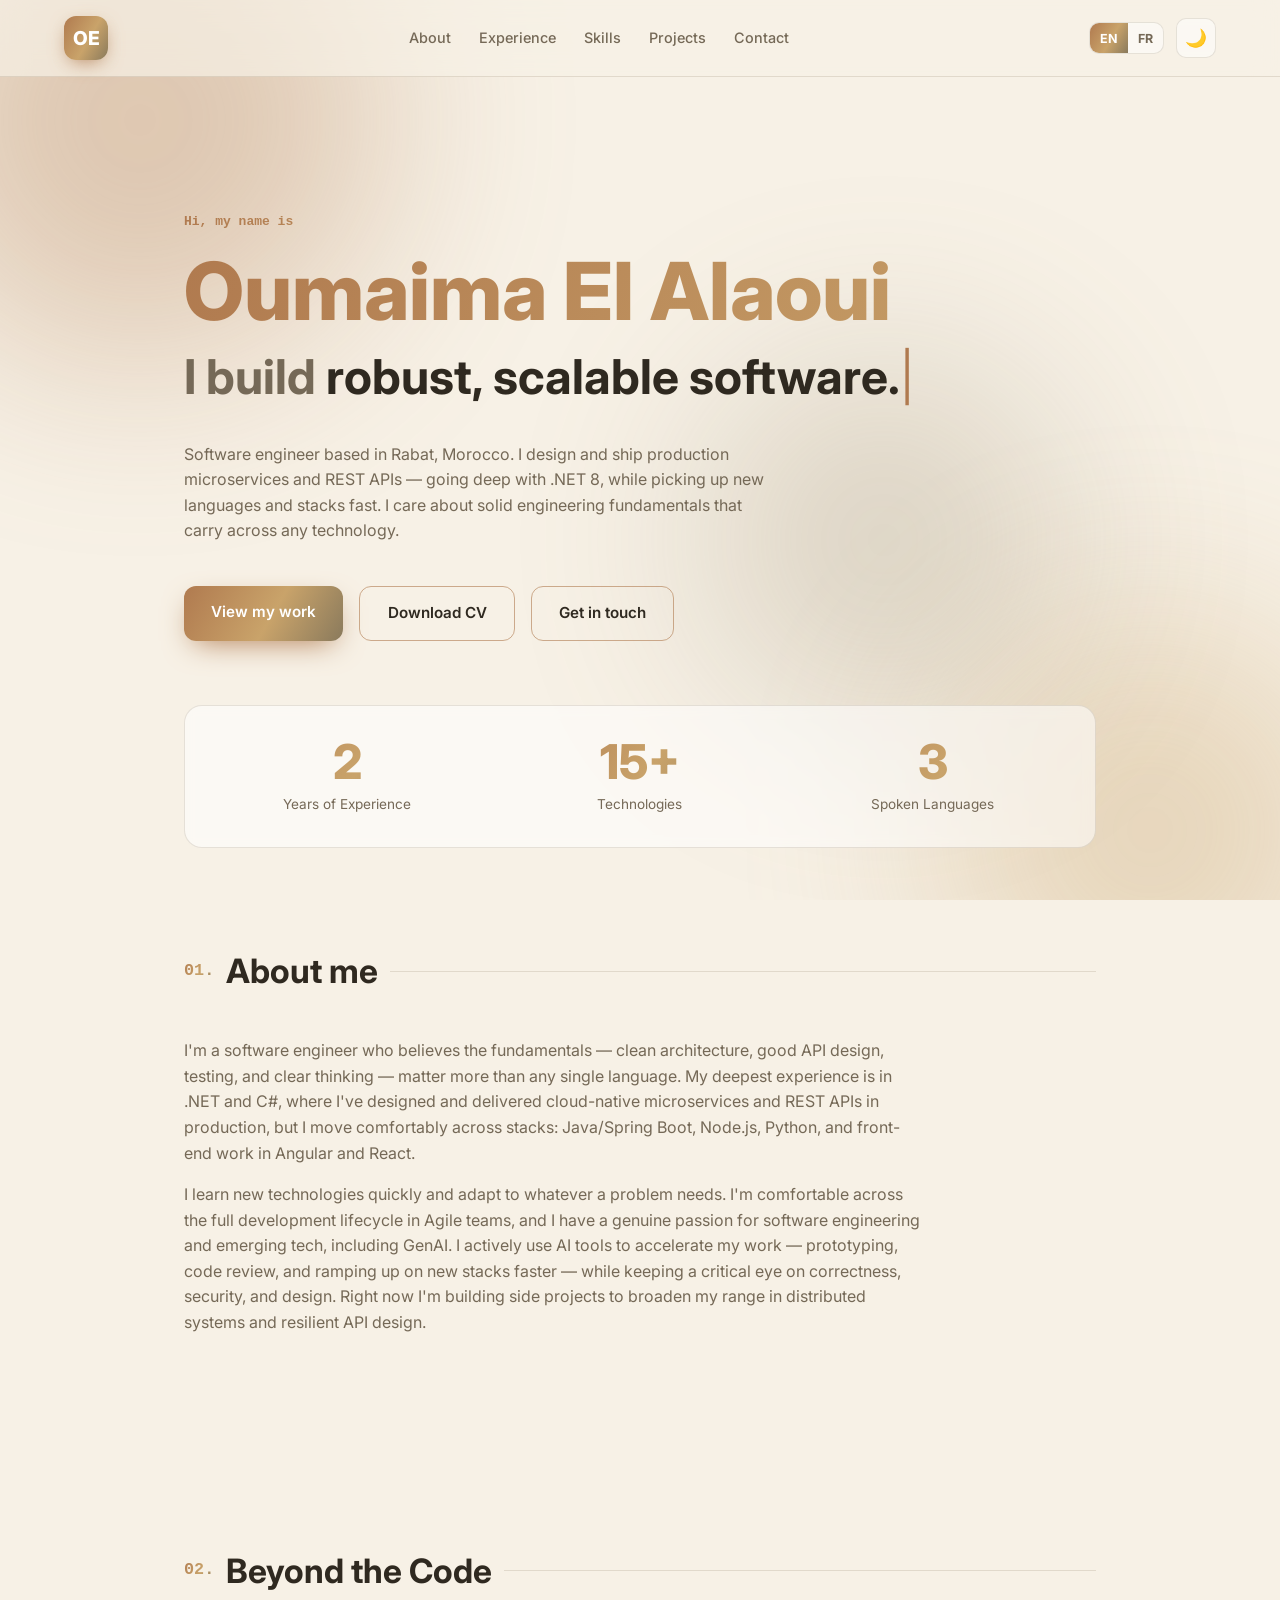
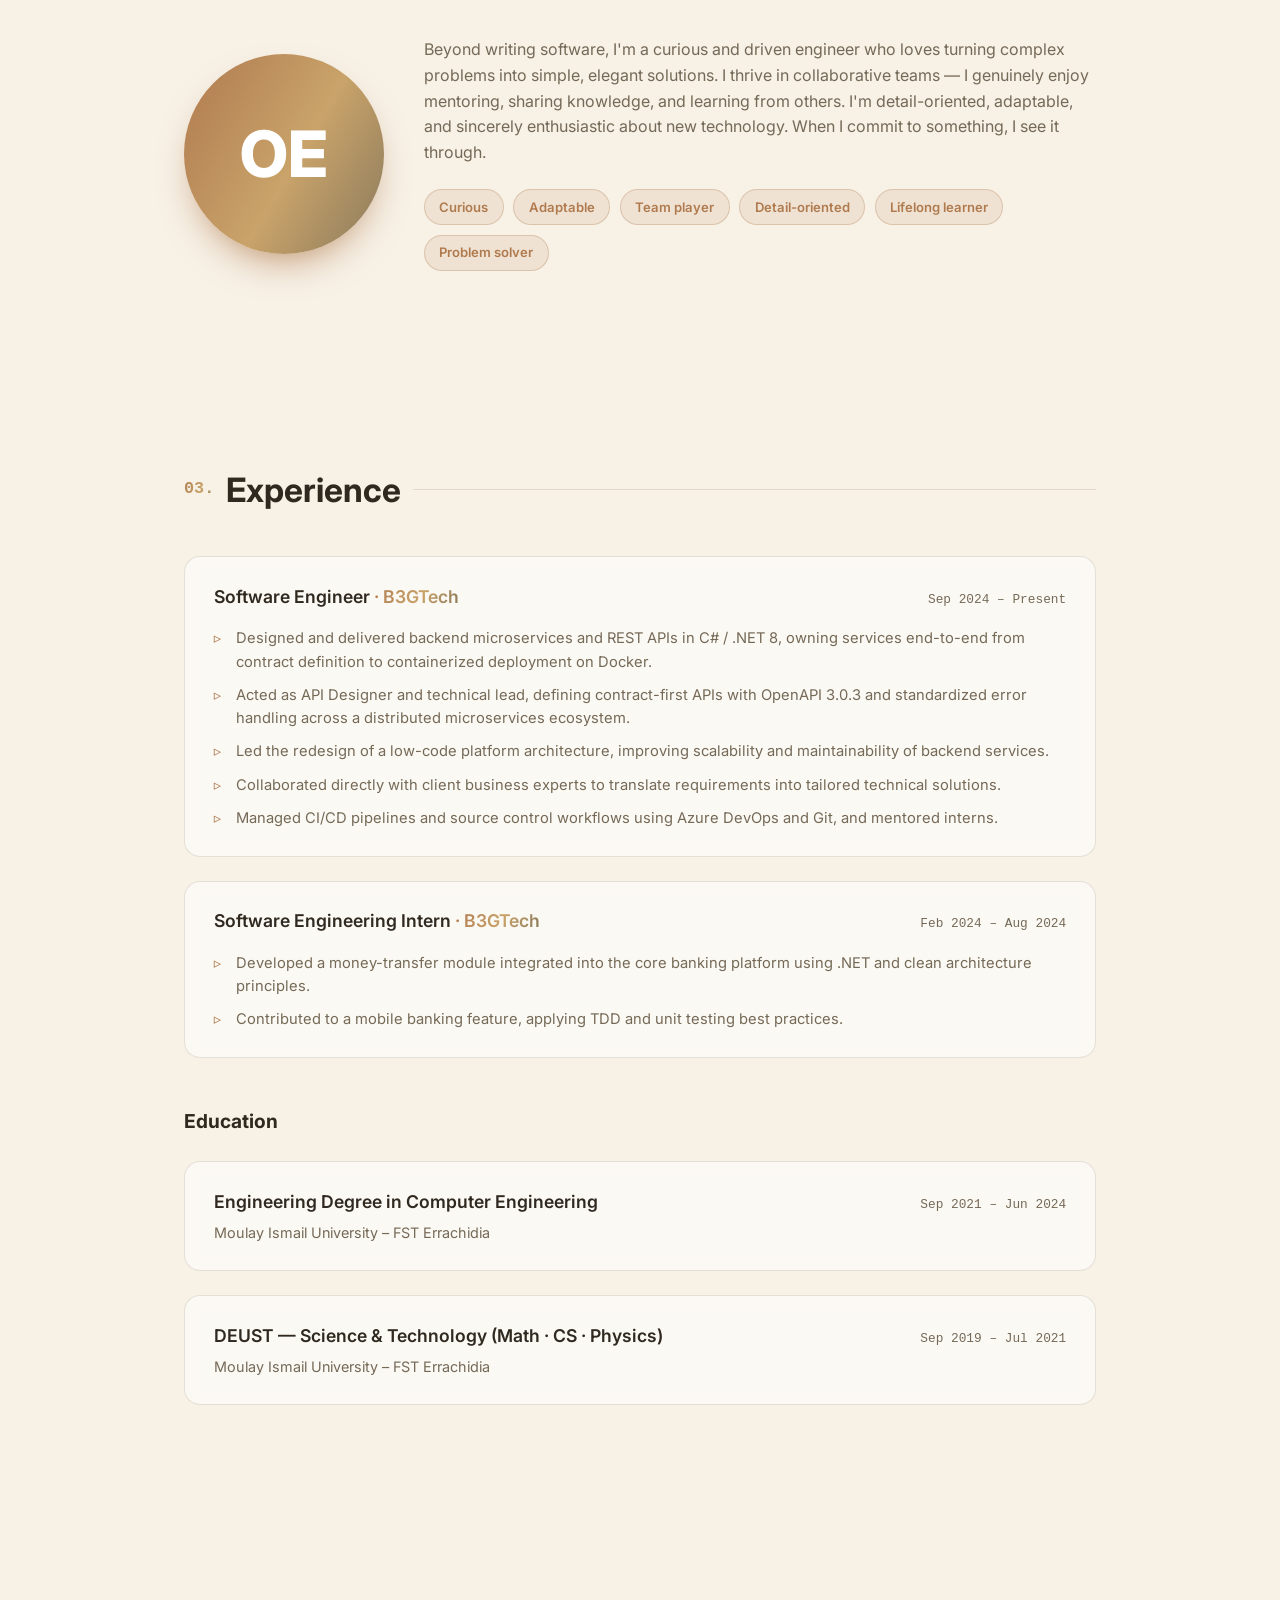
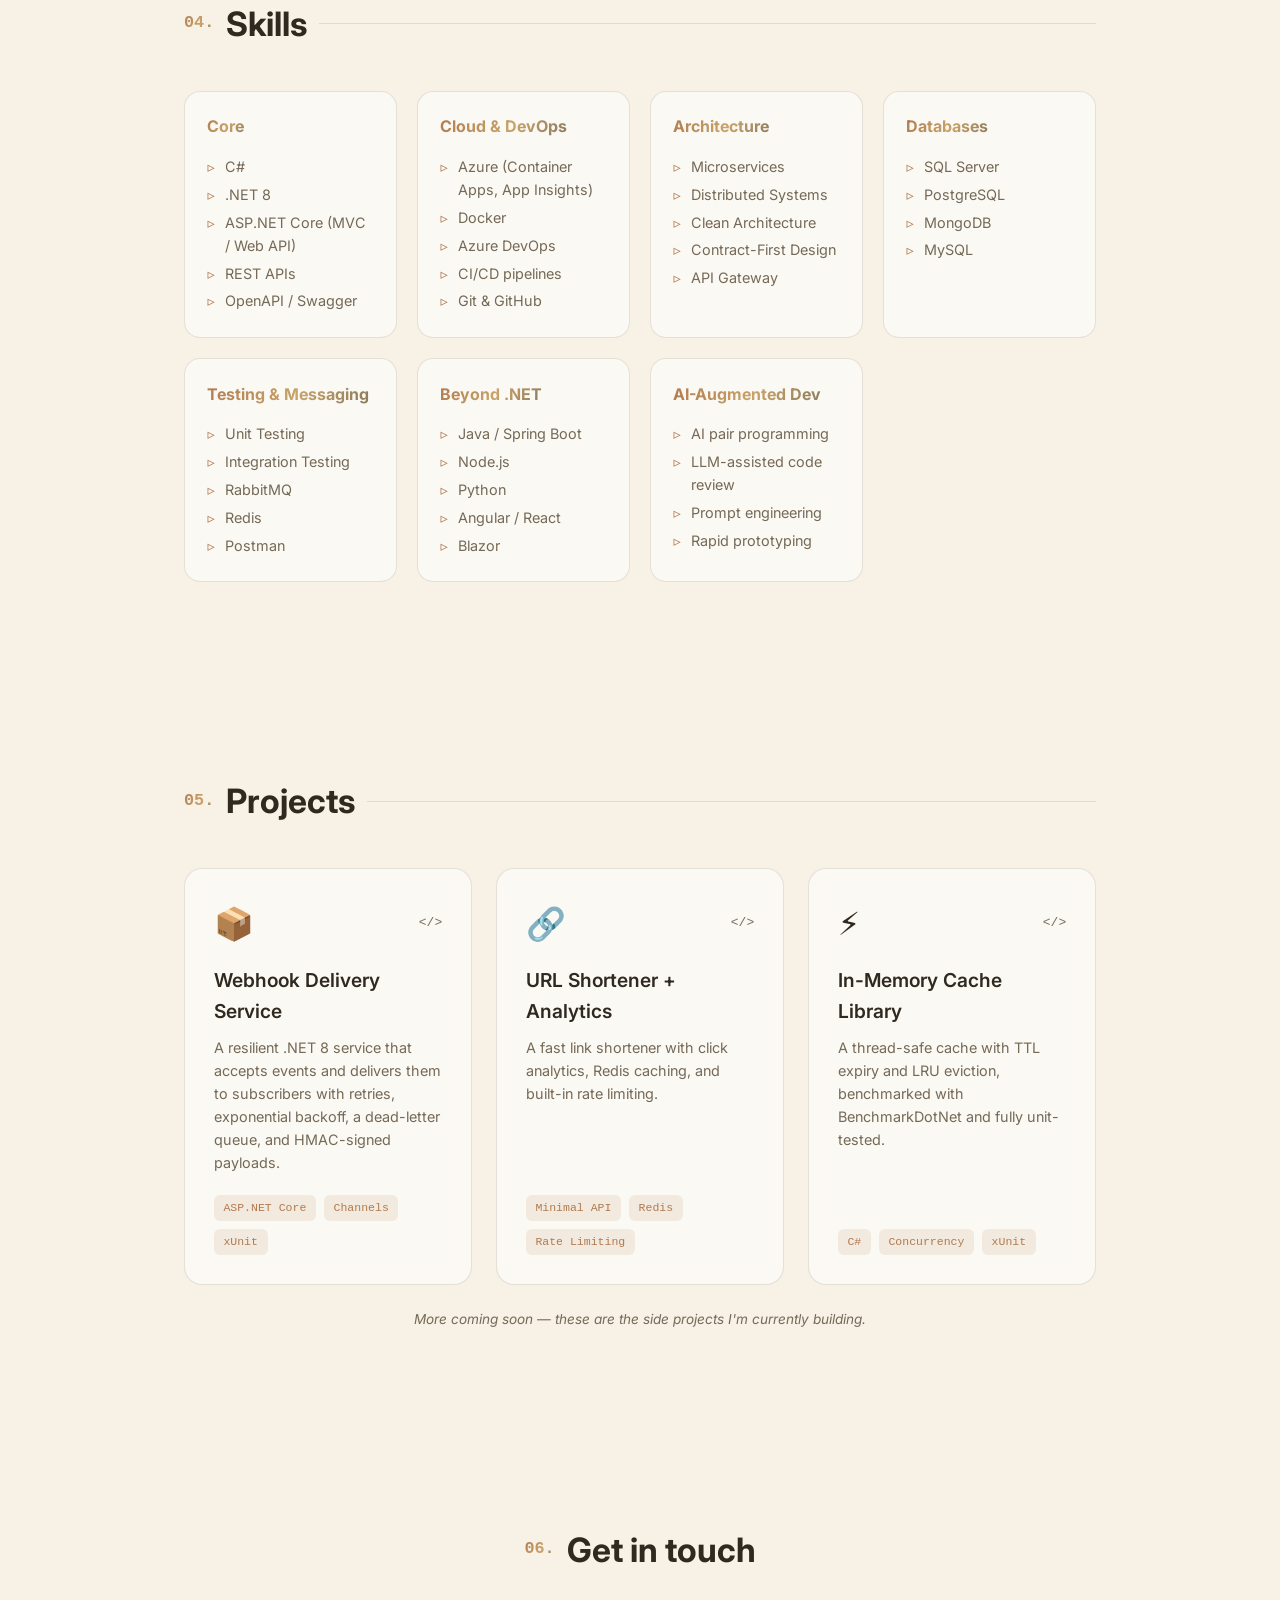
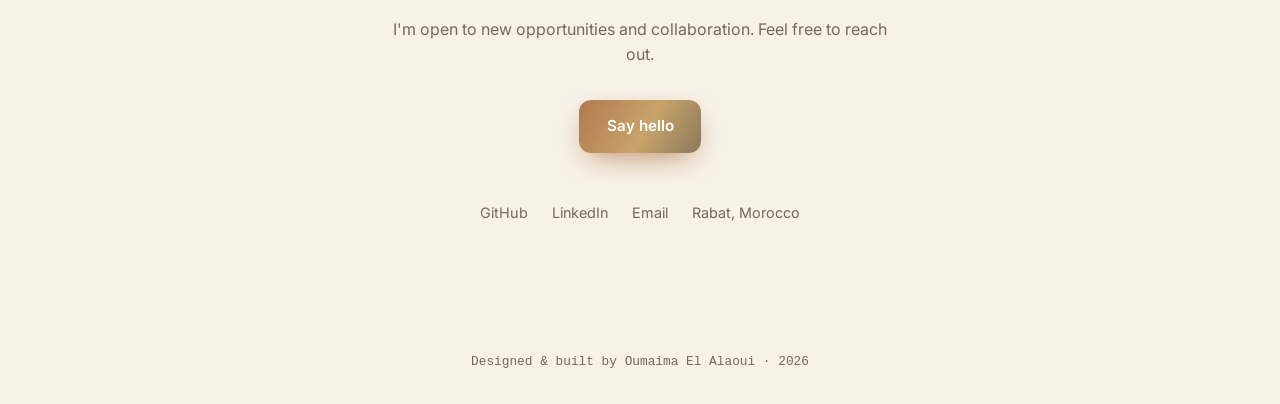
==== commit 82153cd3: "Add CV download, animated stat counters, scroll progress, back-to-top, and Beyond the Code personali" ====
--- a/docs/index.html
+++ b/docs/index.html
@@ -11,6 +11,9 @@
   <link rel="stylesheet" href="styles.css" />
 </head>
 <body>
+  <!-- ===== SCROLL PROGRESS BAR ===== -->
+  <div class="progress" id="progress" aria-hidden="true"></div>
+
   <!-- ===== ANIMATED BACKGROUND ===== -->
   <div class="blobs" aria-hidden="true">
     <span class="blob blob--1"></span>
@@ -52,7 +55,26 @@
     </p>
     <div class="hero__cta">
       <a href="#projects" class="btn btn--primary" data-en="View my work" data-fr="Voir mes projets">View my work</a>
+      <a href="Oumaima-El-Alaoui-CV.pdf" download class="btn btn--ghost" data-en="Download CV" data-fr="Télécharger le CV">Download CV</a>
       <a href="#contact" class="btn btn--ghost" data-en="Get in touch" data-fr="Me contacter">Get in touch</a>
+    </div>
+  </section>
+
+  <!-- ===== STATS ===== -->
+  <section class="stats-band">
+    <div class="stats">
+      <div class="stat">
+        <span class="stat__num" data-target="2">0</span>
+        <span class="stat__label" data-en="Years of Experience" data-fr="Années d'expérience">Years of Experience</span>
+      </div>
+      <div class="stat">
+        <span class="stat__num" data-target="15" data-suffix="+">0</span>
+        <span class="stat__label" data-en="Technologies" data-fr="Technologies">Technologies</span>
+      </div>
+      <div class="stat">
+        <span class="stat__num" data-target="3">0</span>
+        <span class="stat__label" data-en="Spoken Languages" data-fr="Langues parlées">Spoken Languages</span>
+      </div>
     </div>
   </section>
 
@@ -83,9 +105,39 @@
     </div>
   </section>
 
+  <!-- ===== BEYOND THE CODE (PERSONALITY) ===== -->
+  <section id="about-me" class="section">
+    <h2 class="section__title"><span class="num">02.</span> <span data-en="Beyond the Code" data-fr="Au-delà du code">Beyond the Code</span></h2>
+    <div class="profile">
+      <div class="profile__photo">
+        <span class="profile__initials">OE</span>
+        <!-- Drop a file named photo.jpg in this folder to show your picture. -->
+        <img src="photo.jpg" alt="Oumaima El Alaoui" class="profile__img" onload="this.classList.add('loaded')" />
+      </div>
+      <div class="profile__body">
+        <p data-en="Beyond writing software, I'm a curious and driven engineer who loves turning complex problems into simple, elegant solutions. I thrive in collaborative teams — I genuinely enjoy mentoring, sharing knowledge, and learning from others. I'm detail-oriented, adaptable, and sincerely enthusiastic about new technology. When I commit to something, I see it through."
+           data-fr="Au-delà du code, je suis une ingénieure curieuse et motivée qui aime transformer des problèmes complexes en solutions simples et élégantes. Je m'épanouis dans le travail d'équipe — j'aime sincèrement encadrer, partager mes connaissances et apprendre des autres. Je suis minutieuse, adaptable et réellement enthousiaste face aux nouvelles technologies. Quand je m'engage, je vais au bout des choses.">
+          Beyond writing software, I'm a curious and driven engineer who loves
+          turning complex problems into simple, elegant solutions. I thrive in
+          collaborative teams — I genuinely enjoy mentoring, sharing knowledge,
+          and learning from others. I'm detail-oriented, adaptable, and sincerely
+          enthusiastic about new technology. When I commit to something, I see it through.
+        </p>
+        <ul class="traits">
+          <li data-en="Curious" data-fr="Curieuse">Curious</li>
+          <li data-en="Adaptable" data-fr="Adaptable">Adaptable</li>
+          <li data-en="Team player" data-fr="Esprit d'équipe">Team player</li>
+          <li data-en="Detail-oriented" data-fr="Minutieuse">Detail-oriented</li>
+          <li data-en="Lifelong learner" data-fr="Apprentissage continu">Lifelong learner</li>
+          <li data-en="Problem solver" data-fr="Résolutrice de problèmes">Problem solver</li>
+        </ul>
+      </div>
+    </div>
+  </section>
+
   <!-- ===== EXPERIENCE ===== -->
   <section id="experience" class="section">
-    <h2 class="section__title"><span class="num">02.</span> <span data-en="Experience" data-fr="Expérience">Experience</span></h2>
+    <h2 class="section__title"><span class="num">03.</span> <span data-en="Experience" data-fr="Expérience">Experience</span></h2>
     <div class="timeline">
 
       <article class="job">
@@ -143,7 +195,7 @@
 
   <!-- ===== SKILLS ===== -->
   <section id="skills" class="section">
-    <h2 class="section__title"><span class="num">03.</span> <span data-en="Skills" data-fr="Compétences">Skills</span></h2>
+    <h2 class="section__title"><span class="num">04.</span> <span data-en="Skills" data-fr="Compétences">Skills</span></h2>
     <div class="skills">
       <div class="skills__group">
         <h3 data-en="Core" data-fr="Principal">Core</h3>
@@ -183,10 +235,10 @@
 
   <!-- ===== PROJECTS ===== -->
   <section id="projects" class="section">
-    <h2 class="section__title"><span class="num">04.</span> <span data-en="Projects" data-fr="Projets">Projects</span></h2>
+    <h2 class="section__title"><span class="num">05.</span> <span data-en="Projects" data-fr="Projets">Projects</span></h2>
     <div class="projects">
 
-      <article class="card">
+      <article class="card" data-href="https://github.com/ouma1a/webhook-delivery-service">
         <div class="card__top">
           <span class="card__icon">📦</span>
           <div class="card__links">
@@ -246,7 +298,7 @@
 
   <!-- ===== CONTACT ===== -->
   <section id="contact" class="section section--contact">
-    <h2 class="section__title section__title--center"><span class="num">05.</span> <span data-en="Get in touch" data-fr="Me contacter">Get in touch</span></h2>
+    <h2 class="section__title section__title--center"><span class="num">06.</span> <span data-en="Get in touch" data-fr="Me contacter">Get in touch</span></h2>
     <p class="contact__text"
        data-en="I'm open to new opportunities and collaboration. Feel free to reach out."
        data-fr="Je suis ouverte à de nouvelles opportunités et collaborations. N'hésitez pas à me contacter.">
@@ -265,6 +317,8 @@
     <p data-en="Designed & built by Oumaima El Alaoui · 2026" data-fr="Conçu et développé par Oumaima El Alaoui · 2026">Designed &amp; built by Oumaima El Alaoui · 2026</p>
   </footer>
 
+  <button class="to-top" id="toTop" aria-label="Back to top" title="Back to top">↑</button>
+
   <script src="script.js"></script>
 </body>
 </html>
--- a/docs/styles.css
+++ b/docs/styles.css
@@ -215,6 +215,7 @@
   background: var(--grad); -webkit-mask: linear-gradient(#000 0 0) content-box, linear-gradient(#000 0 0);
   -webkit-mask-composite: xor; mask-composite: exclude; opacity: 0; transition: opacity .3s;
 }
+.card[data-href] { cursor: pointer; }
 .card:hover { transform: translateY(-8px); box-shadow: 0 24px 50px -22px var(--accent); }
 .card:hover::before { opacity: 1; }
 .card__top { display: flex; justify-content: space-between; align-items: center; margin-bottom: 1rem; }
@@ -257,7 +258,70 @@
 .visible .skills__group:nth-child(6) { transition-delay: .5s; }
 .visible .skills__group:nth-child(7) { transition-delay: .6s; }
 
+/* ===== SCROLL PROGRESS BAR ===== */
+.progress {
+  position: fixed; top: 0; left: 0; height: 3px; width: 0;
+  background: var(--grad); z-index: 100; transition: width .1s linear;
+}
+
+/* ===== STATS / COUNTERS ===== */
+.stats-band {
+  max-width: var(--maxw); margin: 0 auto; padding: 0 clamp(1.5rem, 5vw, 4rem);
+}
+.stats {
+  display: grid; grid-template-columns: repeat(3, 1fr); gap: 1rem;
+  background: var(--card); border: 1px solid var(--card-border);
+  border-radius: 18px; padding: 2rem 1.5rem; backdrop-filter: blur(6px);
+}
+.stat { text-align: center; }
+.stat__num {
+  display: block; font-size: clamp(2rem, 6vw, 3rem); font-weight: 800; line-height: 1;
+  background: var(--grad); -webkit-background-clip: text; background-clip: text; color: transparent;
+}
+.stat__label { color: var(--text-dim); font-size: .85rem; margin-top: .5rem; display: block; }
+@media (max-width: 520px) {
+  .stats { grid-template-columns: 1fr; gap: 1.5rem; }
+}
+
+/* ===== PROFILE / PERSONALITY ===== */
+.profile { display: flex; gap: 2.5rem; align-items: center; flex-wrap: wrap; }
+.profile__photo {
+  position: relative; flex: 0 0 200px; width: 200px; height: 200px; border-radius: 50%;
+  display: grid; place-items: center; overflow: hidden;
+  background: var(--grad); box-shadow: 0 18px 40px -18px var(--accent);
+}
+.profile__initials { font-size: 4rem; font-weight: 800; color: #fff; }
+.profile__img {
+  position: absolute; inset: 0; width: 100%; height: 100%; object-fit: cover;
+  opacity: 0; transition: opacity .4s;
+}
+.profile__img.loaded { opacity: 1; }
+.profile__body { flex: 1; min-width: 260px; }
+.profile__body p { color: var(--text-dim); margin-bottom: 1.5rem; }
+.traits { list-style: none; display: flex; flex-wrap: wrap; gap: .6rem; }
+.traits li {
+  font-size: .82rem; font-weight: 600; color: var(--accent);
+  background: color-mix(in srgb, var(--accent) 12%, transparent);
+  border: 1px solid color-mix(in srgb, var(--accent) 30%, transparent);
+  padding: .4rem .9rem; border-radius: 999px; transition: transform .2s;
+}
+.traits li:hover { transform: translateY(-3px); }
+@media (max-width: 600px) { .profile { justify-content: center; text-align: center; } }
+
+/* ===== BACK TO TOP ===== */
+.to-top {
+  position: fixed; bottom: 1.5rem; right: 1.5rem; z-index: 60;
+  width: 46px; height: 46px; border-radius: 50%; border: none; cursor: pointer;
+  background: var(--grad); color: #fff; font-size: 1.3rem; line-height: 1;
+  box-shadow: 0 10px 26px -8px var(--accent);
+  opacity: 0; visibility: hidden; transform: translateY(12px);
+  transition: opacity .3s, transform .3s, visibility .3s;
+}
+.to-top.show { opacity: 1; visibility: visible; transform: none; }
+.to-top:hover { transform: translateY(-3px) scale(1.08); }
+
 @media (prefers-reduced-motion: reduce) {
   *, *::before, *::after { animation: none !important; transition: none !important; }
   .section, .hero, .skills__group, .card, .job { opacity: 1; transform: none; }
-}
+  .profile__img { opacity: 1; }
+}
